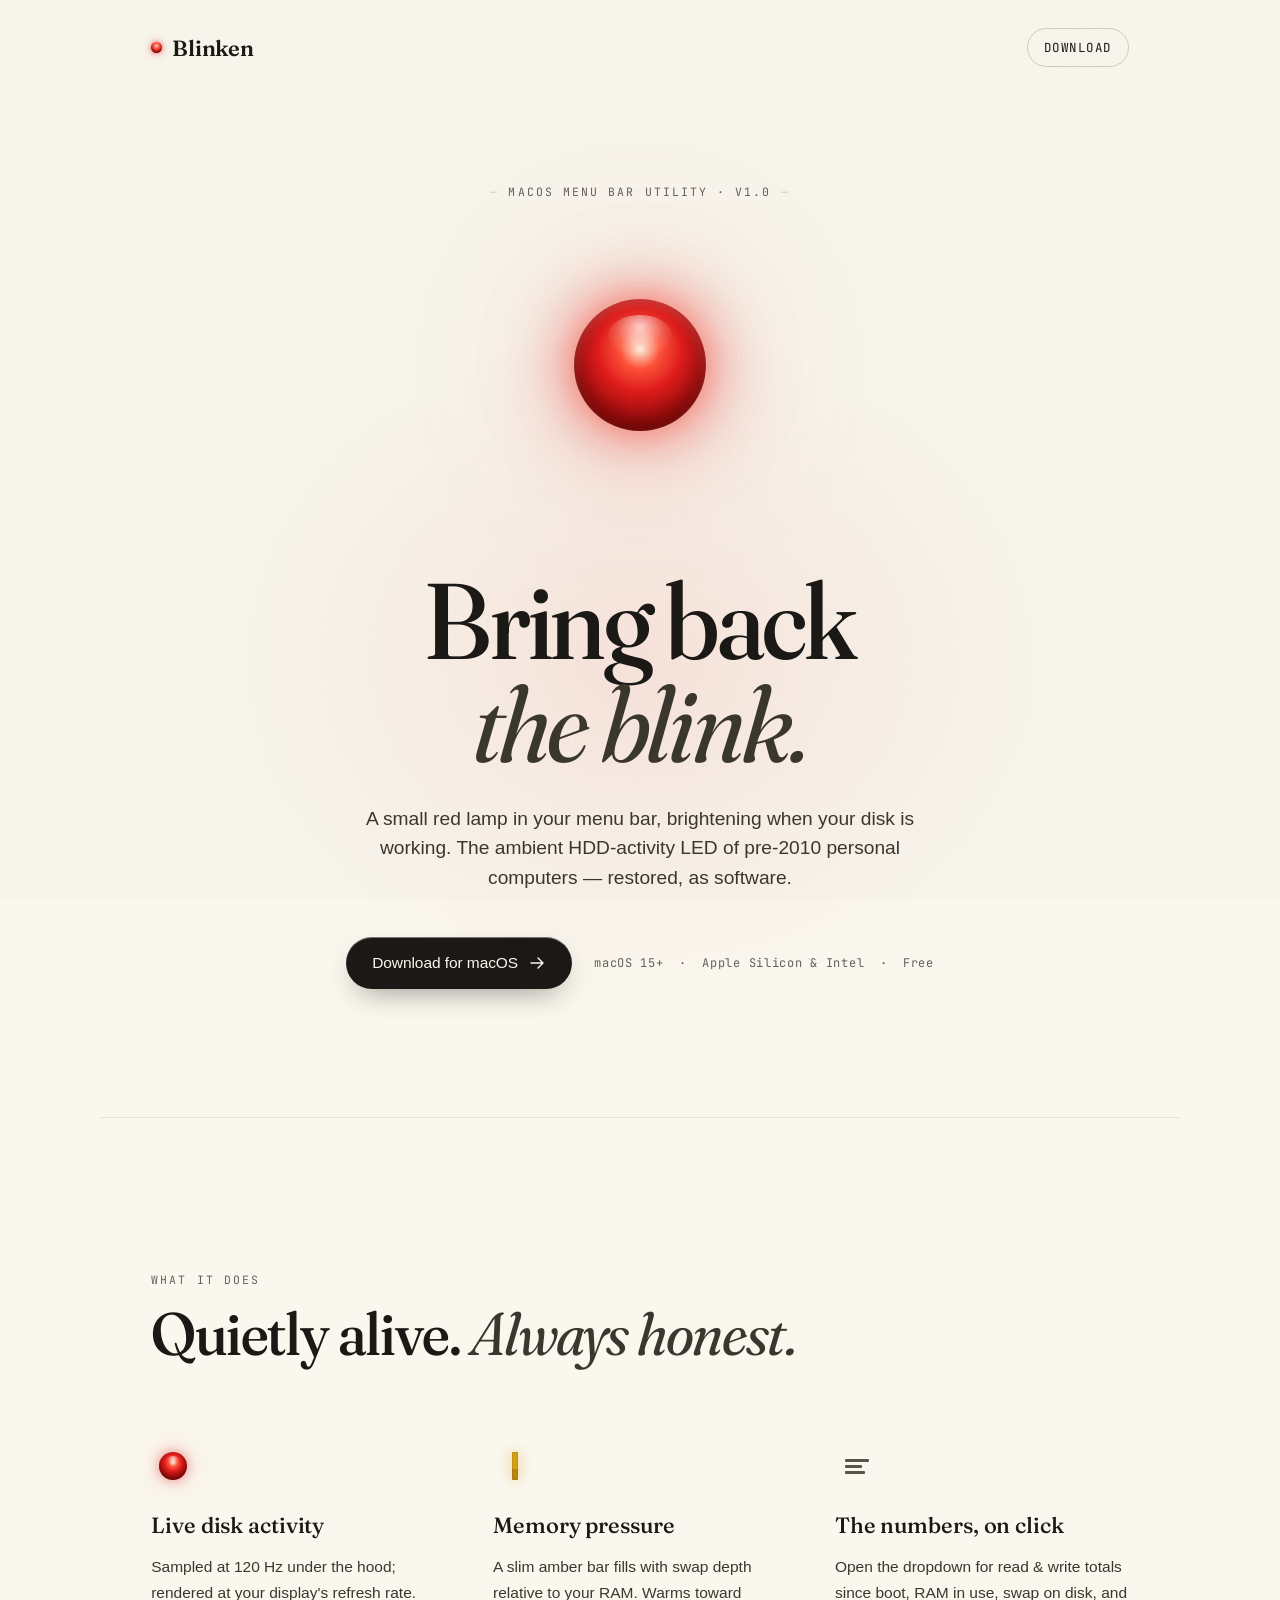
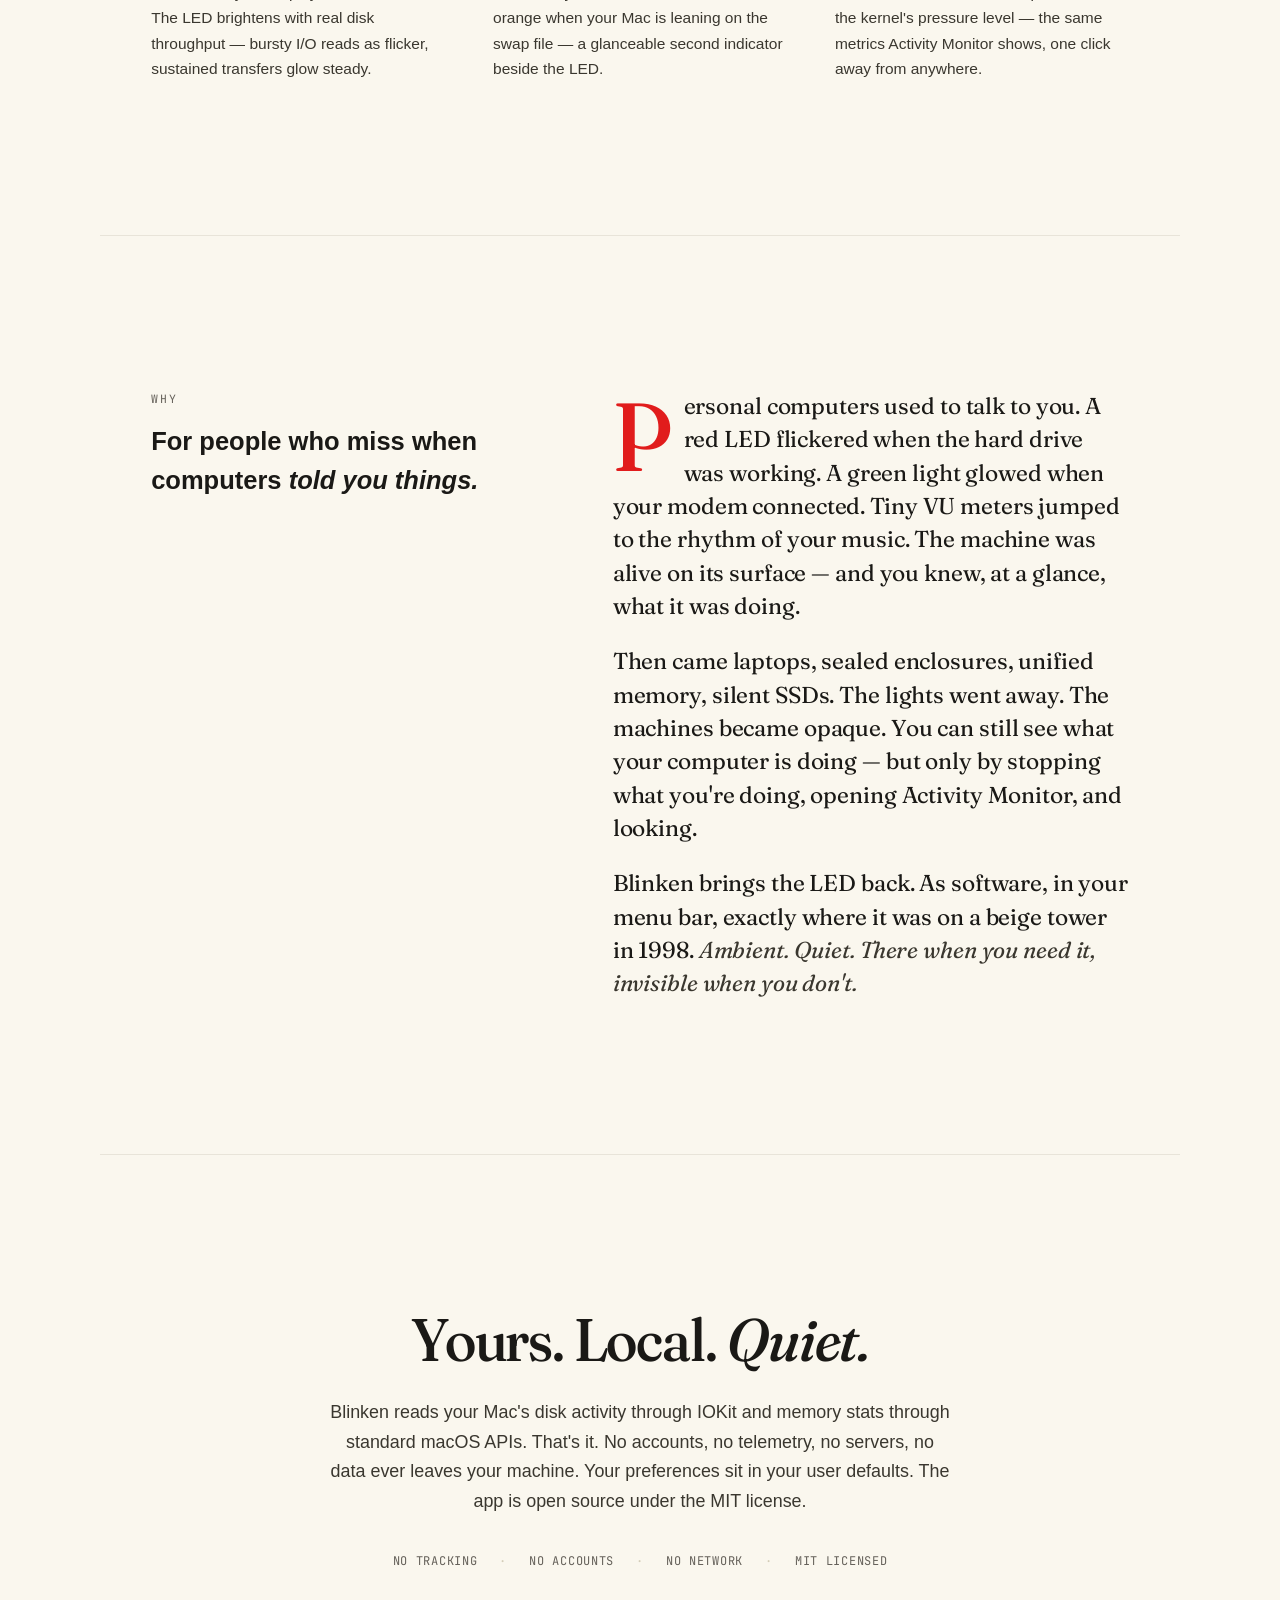
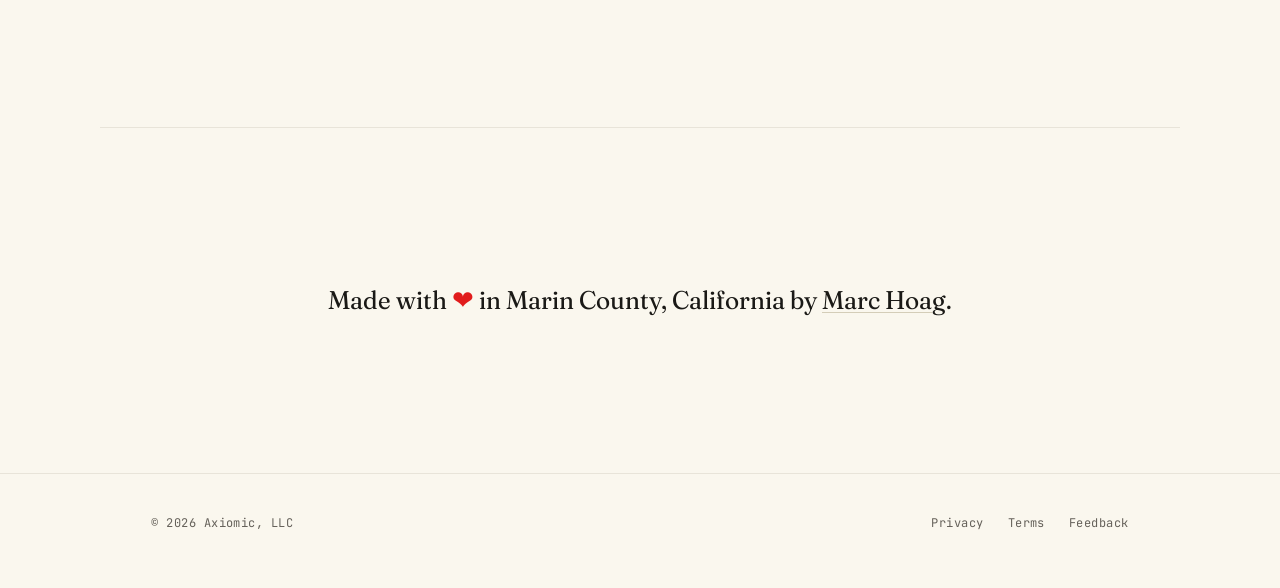
==== web/index.html @ ebc89130 "feat: /web — single-page marketing site with Privacy + Terms A static, self-contained marketing site" ====
<!DOCTYPE html>
<html lang="en">
<head>
    <meta charset="UTF-8">
    <meta name="viewport" content="width=device-width, initial-scale=1.0">

    <title>Blinken — Bring back the blink</title>
    <meta name="description" content="A macOS menu bar utility that resurrects the HDD activity LED of pre-2010 personal computers. Quietly alive in your menu bar. Free, local-only, MIT licensed.">

    <link rel="canonical" href="https://blinken.app">
    <meta property="og:title" content="Blinken — Bring back the blink">
    <meta property="og:description" content="A small red lamp in your menu bar, brightening when your disk is working. The ambient HDD activity LED, restored.">
    <meta property="og:type" content="website">

    <link rel="icon" type="image/svg+xml" href="data:image/svg+xml,%3Csvg xmlns='http://www.w3.org/2000/svg' viewBox='0 0 32 32'%3E%3Cdefs%3E%3CradialGradient id='g' cx='50%25' cy='38%25'%3E%3Cstop offset='0%25' stop-color='%23fff5ed'/%3E%3Cstop offset='12%25' stop-color='%23ff7a5d'/%3E%3Cstop offset='40%25' stop-color='%23e11c1c'/%3E%3Cstop offset='100%25' stop-color='%233a0606'/%3E%3C/radialGradient%3E%3C/defs%3E%3Ccircle cx='16' cy='16' r='11.5' fill='url(%23g)'/%3E%3C/svg%3E">

    <link rel="preconnect" href="https://fonts.googleapis.com">
    <link rel="preconnect" href="https://fonts.gstatic.com" crossorigin>
    <link rel="preconnect" href="https://api.fontshare.com" crossorigin>
    <link href="https://fonts.googleapis.com/css2?family=Fraunces:ital,opsz,wght,SOFT@0,9..144,300..700,0..100;1,9..144,300..700,0..100&family=JetBrains+Mono:wght@400;500&display=swap" rel="stylesheet">
    <link href="https://api.fontshare.com/v2/css?f[]=switzer@400,500,600&display=swap" rel="stylesheet">

    <link rel="stylesheet" href="styles.css">
</head>
<body>

    <nav class="site-nav">
        <a href="/" class="wordmark">
            <span class="led-mini" aria-hidden="true"></span>
            <span>Blinken</span>
        </a>
        <a href="#download" class="nav-cta">Download</a>
    </nav>

    <main>

        <section class="hero">
            <p class="kicker">macOS menu bar utility · v1.0</p>

            <div class="led-stage" aria-hidden="true">
                <div class="led"></div>
            </div>

            <h1>Bring back<br><span class="it">the blink.</span></h1>

            <p class="lede">
                A small red lamp in your menu bar, brightening when your disk is working.
                The ambient HDD-activity LED of pre-2010 personal computers — restored, as software.
            </p>

            <div class="cta-row">
                <a href="#download" id="download" class="btn-primary">
                    Download for macOS
                    <span class="arrow" aria-hidden="true"></span>
                </a>
                <span class="cta-meta">macOS 15+ &nbsp;·&nbsp; Apple Silicon &amp; Intel &nbsp;·&nbsp; Free</span>
            </div>
        </section>

        <section class="section" id="features">
            <header class="section-head">
                <p class="section-eyebrow">What it does</p>
                <h2>Quietly alive. <em>Always honest.</em></h2>
            </header>

            <div class="feature-grid">

                <article class="feature">
                    <div class="feature-icon">
                        <div class="led" style="animation-duration:5.2s"></div>
                    </div>
                    <h3>Live disk activity</h3>
                    <p>
                        Sampled at 120 Hz under the hood; rendered at your display's refresh rate.
                        The LED brightens with real disk throughput — bursty I/O reads as flicker,
                        sustained transfers glow steady.
                    </p>
                </article>

                <article class="feature">
                    <div class="feature-icon">
                        <div class="swap-bar" aria-hidden="true"></div>
                    </div>
                    <h3>Memory pressure</h3>
                    <p>
                        A slim amber bar fills with swap depth relative to your RAM.
                        Warms toward orange when your Mac is leaning on the swap file —
                        a glanceable second indicator beside the LED.
                    </p>
                </article>

                <article class="feature">
                    <div class="feature-icon">
                        <div class="menu-glyph" aria-hidden="true">
                            <i></i><i></i><i></i>
                        </div>
                    </div>
                    <h3>The numbers, on click</h3>
                    <p>
                        Open the dropdown for read &amp; write totals since boot, RAM in use,
                        swap on disk, and the kernel's pressure level — the same metrics
                        Activity Monitor shows, one click away from anywhere.
                    </p>
                </article>

            </div>
        </section>

        <section class="philosophy">
            <header class="section-head">
                <p class="section-eyebrow">Why</p>
                <h2>For people who miss when computers <em>told you things.</em></h2>
            </header>

            <div class="philosophy-body">
                <p>
                    Personal computers used to talk to you. A red LED flickered when the hard drive
                    was working. A green light glowed when your modem connected. Tiny VU meters
                    jumped to the rhythm of your music. The machine was alive on its surface — and
                    you knew, at a glance, what it was doing.
                </p>
                <p>
                    Then came laptops, sealed enclosures, unified memory, silent SSDs. The lights
                    went away. The machines became opaque. You can still see what your computer is
                    doing — but only by stopping what you're doing, opening Activity Monitor, and
                    looking.
                </p>
                <p>
                    Blinken brings the LED back. As software, in your menu bar, exactly where it
                    was on a beige tower in 1998. <em>Ambient. Quiet. There when you need it,
                    invisible when you don't.</em>
                </p>
            </div>
        </section>

        <section class="privacy-band">
            <h2>Yours. Local. <em>Quiet.</em></h2>
            <p>
                Blinken reads your Mac's disk activity through IOKit and memory stats through
                standard macOS APIs. That's it. No accounts, no telemetry, no servers, no data
                ever leaves your machine. Your preferences sit in your user defaults.
                The app is open source under the MIT license.
            </p>
            <div class="privacy-meta">
                <span>No tracking</span>
                <span>No accounts</span>
                <span>No network</span>
                <span>MIT licensed</span>
            </div>
        </section>

        <section class="byline">
            <p>
                Made with <span class="heart">❤</span> in Marin County, California by
                <a href="https://marchoag.com">Marc Hoag</a>.
            </p>
        </section>

    </main>

    <footer>
        <div class="footer-inner">
            <div class="footer-meta">
                © 2026 <a href="https://axiomic.ai">Axiomic, LLC</a>
            </div>
            <nav class="footer-links" aria-label="Footer">
                <a href="privacy.html">Privacy</a>
                <a href="terms.html">Terms</a>
                <a href="mailto:marc@marchoag.com?subject=Blinken:%20">Feedback</a>
            </nav>
        </div>
    </footer>

</body>
</html>
---- web/styles.css ----
/* ──────────────────────────────────────────────────────────────────────
   Blinken — marketing site stylesheet
   Restrained editorial. Warm paper. One bright lamp.
   ────────────────────────────────────────────────────────────────────── */

:root {
    /* Colour */
    --paper:        #FAF7EE;
    --paper-deep:   #F2EDDF;
    --ink:          #1A1916;
    --ink-soft:     #3A372F;
    --subdued:      #65615A;
    --rule:         #E8E4D9;
    --rule-strong:  #D4CDB8;

    --led-red:      #E11C1C;
    --led-red-soft: #FF5239;
    --led-red-deep: #8A0808;
    --led-glow:     rgba(225, 28, 28, 0.35);

    /* Type */
    --display: "Fraunces", "Times New Roman", Georgia, serif;
    --body:    "Switzer", -apple-system, BlinkMacSystemFont, "Helvetica Neue", sans-serif;
    --mono:    "JetBrains Mono", ui-monospace, "SF Mono", Menlo, monospace;

    /* Scale & rhythm */
    --max-width: 1080px;
    --gutter: clamp(20px, 4vw, 56px);
    --section-y: clamp(80px, 12vw, 160px);
}

* { box-sizing: border-box; margin: 0; padding: 0; }

html { scroll-behavior: smooth; }

body {
    font-family: var(--body);
    font-weight: 400;
    font-size: 17px;
    line-height: 1.55;
    color: var(--ink);
    background: var(--paper);
    -webkit-font-smoothing: antialiased;
    -moz-osx-font-smoothing: grayscale;
    text-rendering: optimizeLegibility;
    font-feature-settings: "ss01", "cv11", "cv02";
    overflow-x: hidden;
}

/* Subtle paper grain via a tiny noise SVG overlay */
body::before {
    content: "";
    position: fixed;
    inset: 0;
    pointer-events: none;
    z-index: 100;
    opacity: 0.035;
    mix-blend-mode: multiply;
    background-image: url("data:image/svg+xml;utf8,<svg xmlns='http://www.w3.org/2000/svg' width='180' height='180'><filter id='n'><feTurbulence type='fractalNoise' baseFrequency='0.85' numOctaves='2' stitchTiles='stitch'/><feColorMatrix values='0 0 0 0 0  0 0 0 0 0  0 0 0 0 0  0 0 0 0.6 0'/></filter><rect width='100%' height='100%' filter='url(%23n)'/></svg>");
}

a { color: var(--ink); text-decoration: underline; text-decoration-color: var(--rule-strong); text-decoration-thickness: 1px; text-underline-offset: 3px; transition: text-decoration-color .2s ease; }
a:hover { text-decoration-color: var(--led-red); }

/* ───── Navigation ───── */

.site-nav {
    display: flex;
    align-items: center;
    justify-content: space-between;
    padding: 28px var(--gutter);
    max-width: var(--max-width);
    margin: 0 auto;
}

.wordmark {
    display: inline-flex;
    align-items: center;
    gap: 10px;
    font-family: var(--display);
    font-weight: 600;
    font-size: 22px;
    letter-spacing: -0.01em;
    color: var(--ink);
    text-decoration: none;
}
.wordmark:hover { text-decoration: none; }

.wordmark .led-mini {
    width: 11px;
    height: 11px;
    border-radius: 50%;
    background: radial-gradient(circle at 50% 35%, #ffd1c1 0%, #ff5239 32%, #e11c1c 60%, #6b0606 100%);
    box-shadow:
        0 0 4px rgba(225, 28, 28, 0.55),
        0 0 10px rgba(225, 28, 28, 0.35),
        inset 0 -2px 2px rgba(40, 0, 0, 0.4);
    animation: led-mini-pulse 3.8s ease-in-out infinite;
}

@keyframes led-mini-pulse {
    0%, 18%, 100% { filter: brightness(0.92); }
    8%  { filter: brightness(1.35); }
    52% { filter: brightness(1.18); }
    60% { filter: brightness(0.85); }
    66% { filter: brightness(1.25); }
}

.nav-cta {
    font-family: var(--mono);
    font-size: 12.5px;
    letter-spacing: 0.04em;
    text-transform: uppercase;
    color: var(--ink);
    text-decoration: none;
    padding: 9px 16px;
    border: 1px solid var(--rule-strong);
    border-radius: 100px;
    transition: border-color .2s ease, color .2s ease, background .2s ease;
}
.nav-cta:hover {
    color: var(--paper);
    background: var(--ink);
    border-color: var(--ink);
}

/* ───── Hero ───── */

.hero {
    position: relative;
    max-width: var(--max-width);
    margin: 0 auto;
    padding: clamp(40px, 8vw, 88px) var(--gutter) clamp(60px, 10vw, 130px);
    text-align: center;
    overflow: visible;
}

/* atmospheric red wash bleeding from the LED into the page */
.hero::before {
    content: "";
    position: absolute;
    top: 20%;
    left: 50%;
    width: 1100px;
    height: 900px;
    transform: translateX(-50%);
    background: radial-gradient(
        ellipse 50% 50% at 50% 40%,
        rgba(225, 28, 28, 0.09) 0%,
        rgba(225, 28, 28, 0.04) 35%,
        transparent 75%);
    pointer-events: none;
    z-index: 0;
}

.hero > * { position: relative; z-index: 1; }

.kicker {
    font-family: var(--mono);
    font-size: 11.5px;
    letter-spacing: 0.18em;
    text-transform: uppercase;
    color: var(--subdued);
    margin-bottom: 24px;
}
.kicker::before { content: "—  "; color: var(--rule-strong); }
.kicker::after  { content: "  —"; color: var(--rule-strong); }

.led-stage {
    width: 280px;
    height: 280px;
    margin: 0 auto clamp(40px, 6vw, 64px);
    display: grid;
    place-items: center;
    position: relative;
}

.led {
    width: 132px;
    height: 132px;
    border-radius: 50%;
    background:
        radial-gradient(circle at 50% 38%,
            #fff5ed 0%,
            #ffb499 7%,
            #ff5239 19%,
            #e11c1c 40%,
            #8a0808 78%,
            #2f0303 100%);
    position: relative;
    box-shadow:
        inset 0 -10px 22px rgba(60, 0, 0, 0.45),
        inset 0 4px 12px rgba(255, 220, 200, 0.25),
        0 0 36px rgba(255, 50, 30, 0.5),
        0 0 80px rgba(225, 28, 28, 0.4),
        0 0 150px rgba(225, 28, 28, 0.25),
        0 0 280px rgba(225, 28, 28, 0.12);
    animation: led-activity 4.6s cubic-bezier(0.45, 0, 0.55, 1) infinite;
    will-change: filter;
}

/* glassy specular highlight at the top of the dome */
.led::after {
    content: "";
    position: absolute;
    inset: 12% 26% 56% 26%;
    border-radius: 50%;
    background: radial-gradient(ellipse at 50% 30%,
        rgba(255, 255, 255, 0.75),
        rgba(255, 230, 220, 0.2) 50%,
        rgba(255, 255, 255, 0) 80%);
    pointer-events: none;
    filter: blur(0.6px);
}

/* Believable disk-activity rhythm: mostly steady with irregular flickers. */
@keyframes led-activity {
    0%   { filter: brightness(0.92); }
    3%   { filter: brightness(1.45); }
    5%   { filter: brightness(1.00); }
    8%   { filter: brightness(1.32); }
    10%  { filter: brightness(0.95); }
    20%  { filter: brightness(0.88); }
    25%  { filter: brightness(0.92); }
    /* quiet stretch */
    42%  { filter: brightness(0.85); }
    44%  { filter: brightness(1.5);  }
    46%  { filter: brightness(0.95); }
    /* burst */
    63%  { filter: brightness(0.9);  }
    65%  { filter: brightness(1.4);  }
    67%  { filter: brightness(1.0);  }
    69%  { filter: brightness(1.35); }
    71%  { filter: brightness(0.88); }
    /* tail */
    88%  { filter: brightness(0.95); }
    92%  { filter: brightness(1.18); }
    96%  { filter: brightness(0.9);  }
    100% { filter: brightness(0.92); }
}

@media (prefers-reduced-motion: reduce) {
    .led, .wordmark .led-mini { animation: none; filter: brightness(1.05); }
}

.hero h1 {
    font-family: var(--display);
    font-weight: 500;
    font-size: clamp(48px, 8.4vw, 108px);
    line-height: 0.96;
    letter-spacing: -0.025em;
    color: var(--ink);
    font-variation-settings: "opsz" 144, "SOFT" 30;
    max-width: 18ch;
    margin: 0 auto;
}

.hero h1 .it {
    font-style: italic;
    font-weight: 400;
    color: var(--ink-soft);
}

.hero .lede {
    font-size: clamp(17px, 1.5vw, 20px);
    line-height: 1.55;
    color: var(--ink-soft);
    max-width: 560px;
    margin: 28px auto 0;
}

.cta-row {
    display: inline-flex;
    flex-wrap: wrap;
    align-items: center;
    justify-content: center;
    gap: 22px;
    margin-top: 44px;
}

.btn-primary {
    display: inline-flex;
    align-items: center;
    gap: 10px;
    font-family: var(--body);
    font-weight: 500;
    font-size: 15.5px;
    letter-spacing: -0.005em;
    color: var(--paper);
    background: var(--ink);
    padding: 14px 26px;
    border-radius: 100px;
    text-decoration: none;
    transition: transform .15s ease, background .2s ease, box-shadow .25s ease;
    box-shadow: 0 1px 0 rgba(255, 255, 255, 0.4) inset, 0 12px 30px -12px rgba(26, 25, 22, 0.5);
}
.btn-primary:hover { background: #000; transform: translateY(-1px); text-decoration: none; box-shadow: 0 1px 0 rgba(255, 255, 255, 0.4) inset, 0 18px 40px -14px rgba(26, 25, 22, 0.6); }
.btn-primary:active { transform: translateY(0); }

.btn-primary .arrow {
    width: 18px; height: 18px; display: inline-block;
    background: currentColor;
    -webkit-mask: url("data:image/svg+xml;utf8,<svg xmlns='http://www.w3.org/2000/svg' width='18' height='18' viewBox='0 0 18 18'><path fill='none' stroke='currentColor' stroke-width='1.4' stroke-linecap='round' stroke-linejoin='round' d='M3 9h12M10 4l5 5-5 5'/></svg>") center/contain no-repeat;
    mask: url("data:image/svg+xml;utf8,<svg xmlns='http://www.w3.org/2000/svg' width='18' height='18' viewBox='0 0 18 18'><path fill='none' stroke='currentColor' stroke-width='1.4' stroke-linecap='round' stroke-linejoin='round' d='M3 9h12M10 4l5 5-5 5'/></svg>") center/contain no-repeat;
}

.cta-meta {
    font-family: var(--mono);
    font-size: 12px;
    letter-spacing: 0.06em;
    color: var(--subdued);
    white-space: nowrap;
}

/* hero entry animation */
.hero .kicker  { opacity: 0; animation: rise .9s ease .15s forwards; }
.led-stage     { opacity: 0; animation: rise 1.1s ease .35s forwards; }
.hero h1       { opacity: 0; animation: rise 1.0s ease .55s forwards; }
.hero .lede    { opacity: 0; animation: rise .9s  ease .75s forwards; }
.cta-row       { opacity: 0; animation: rise .8s  ease .95s forwards; }

@keyframes rise {
    from { opacity: 0; transform: translateY(14px); }
    to   { opacity: 1; transform: translateY(0); }
}

@media (prefers-reduced-motion: reduce) {
    .hero .kicker, .led-stage, .hero h1, .hero .lede, .cta-row { opacity: 1; animation: none; transform: none; }
}

/* ───── Section: features ───── */

.section {
    max-width: var(--max-width);
    margin: 0 auto;
    padding: var(--section-y) var(--gutter);
    border-top: 1px solid var(--rule);
}

.section-head {
    display: grid;
    grid-template-columns: 1fr;
    gap: 14px;
    margin-bottom: clamp(48px, 7vw, 80px);
    max-width: 720px;
}

.section-eyebrow {
    font-family: var(--mono);
    font-size: 11.5px;
    letter-spacing: 0.18em;
    text-transform: uppercase;
    color: var(--subdued);
}

.section h2 {
    font-family: var(--display);
    font-weight: 500;
    font-size: clamp(34px, 5.2vw, 60px);
    line-height: 1.02;
    letter-spacing: -0.02em;
    color: var(--ink);
    font-variation-settings: "opsz" 80, "SOFT" 40;
}

.section h2 em { font-style: italic; font-weight: 400; color: var(--ink-soft); }

.feature-grid {
    display: grid;
    grid-template-columns: repeat(3, 1fr);
    gap: 56px 48px;
}

.feature {
    display: grid;
    gap: 14px;
}

.feature-icon {
    width: 44px;
    height: 44px;
    display: grid;
    place-items: center;
    margin-bottom: 10px;
}

.feature-icon .led {
    width: 28px; height: 28px;
    box-shadow:
        inset 0 -3px 6px rgba(60, 0, 0, 0.45),
        0 0 12px rgba(225, 28, 28, 0.45),
        0 0 28px rgba(225, 28, 28, 0.2);
    animation-duration: 5.2s;
}
.feature-icon .led::after { inset: 14% 28% 56% 28%; }

.feature-icon .swap-bar {
    width: 6px; height: 28px;
    background: linear-gradient(
        to top,
        #b88810 0%,
        #b88810 40%,
        #D4A017 40%,
        #D4A017 100%);
    box-shadow:
        inset 0 0 2px rgba(60, 40, 0, 0.4),
        0 0 12px rgba(212, 160, 23, 0.45),
        0 0 24px rgba(212, 160, 23, 0.2);
    border-radius: 1px;
    position: relative;
}

.feature-icon .menu-glyph {
    display: flex;
    flex-direction: column;
    gap: 3px;
    width: 24px;
}
.feature-icon .menu-glyph i {
    height: 3px;
    background: var(--ink-soft);
    border-radius: 1px;
    opacity: 0.85;
    display: block;
}
.feature-icon .menu-glyph i:nth-child(1) { width: 100%; }
.feature-icon .menu-glyph i:nth-child(2) { width: 70%; }
.feature-icon .menu-glyph i:nth-child(3) { width: 85%; }

.feature h3 {
    font-family: var(--display);
    font-weight: 500;
    font-size: 22px;
    line-height: 1.25;
    letter-spacing: -0.005em;
    color: var(--ink);
}

.feature p {
    font-size: 15.5px;
    line-height: 1.65;
    color: var(--ink-soft);
    max-width: 36ch;
}

/* ───── Philosophy ───── */

.philosophy {
    max-width: var(--max-width);
    margin: 0 auto;
    padding: var(--section-y) var(--gutter);
    border-top: 1px solid var(--rule);
    display: grid;
    grid-template-columns: 0.85fr 1.15fr;
    gap: 80px;
    align-items: start;
}

.philosophy .section-head { margin-bottom: 0; }

.philosophy-body { display: grid; gap: 22px; }

.philosophy-body p {
    font-family: var(--display);
    font-weight: 400;
    font-size: clamp(19px, 1.9vw, 23px);
    line-height: 1.45;
    color: var(--ink);
    font-variation-settings: "opsz" 30, "SOFT" 20;
    letter-spacing: -0.005em;
}

.philosophy-body p:first-child::first-letter {
    font-family: var(--display);
    font-weight: 500;
    font-size: 4.2em;
    line-height: 0.85;
    float: left;
    padding: 6px 12px 0 0;
    color: var(--led-red);
    font-variation-settings: "opsz" 144, "SOFT" 40;
}

.philosophy-body em {
    font-style: italic;
    color: var(--ink-soft);
}

/* ───── Privacy note ───── */

.privacy-band {
    max-width: var(--max-width);
    margin: 0 auto;
    padding: var(--section-y) var(--gutter);
    border-top: 1px solid var(--rule);
    text-align: center;
}

.privacy-band h2 {
    font-family: var(--display);
    font-weight: 500;
    font-size: clamp(34px, 5.2vw, 60px);
    line-height: 1.02;
    letter-spacing: -0.02em;
    font-variation-settings: "opsz" 80, "SOFT" 40;
    margin-bottom: 28px;
}

.privacy-band p {
    font-size: clamp(17px, 1.4vw, 19px);
    line-height: 1.65;
    color: var(--ink-soft);
    max-width: 620px;
    margin: 0 auto;
}

.privacy-meta {
    display: inline-flex;
    flex-wrap: wrap;
    justify-content: center;
    gap: 22px;
    margin-top: 36px;
    font-family: var(--mono);
    font-size: 12px;
    letter-spacing: 0.06em;
    color: var(--subdued);
    text-transform: uppercase;
}

.privacy-meta span { position: relative; }
.privacy-meta span + span::before {
    content: "·";
    margin-right: 22px;
    color: var(--rule-strong);
}

/* ───── Byline ───── */

.byline {
    max-width: var(--max-width);
    margin: 0 auto;
    padding: var(--section-y) var(--gutter);
    border-top: 1px solid var(--rule);
    text-align: center;
}

.byline p {
    font-family: var(--display);
    font-weight: 400;
    font-size: clamp(20px, 2vw, 26px);
    line-height: 1.45;
    color: var(--ink);
    font-variation-settings: "opsz" 60, "SOFT" 30;
}

.byline a { text-decoration-color: var(--rule-strong); }
.byline a:hover { text-decoration-color: var(--led-red); }

.byline .heart { color: var(--led-red); display: inline-block; }

/* ───── Footer ───── */

footer {
    border-top: 1px solid var(--rule);
    margin-top: 0;
}

.footer-inner {
    max-width: var(--max-width);
    margin: 0 auto;
    padding: 40px var(--gutter) 56px;
    display: flex;
    flex-wrap: wrap;
    align-items: center;
    justify-content: space-between;
    gap: 22px;
    font-family: var(--mono);
    font-size: 12px;
    letter-spacing: 0.04em;
    color: var(--subdued);
}

.footer-inner a {
    text-decoration: none;
    color: var(--subdued);
    transition: color .15s ease;
}
.footer-inner a:hover { color: var(--ink); }

.footer-links { display: inline-flex; gap: 24px; }

/* ───── Document pages (privacy / terms) ───── */

.doc {
    max-width: 740px;
    margin: 0 auto;
    padding: clamp(40px, 6vw, 80px) var(--gutter) var(--section-y);
}

.doc .doc-eyebrow {
    font-family: var(--mono);
    font-size: 11.5px;
    letter-spacing: 0.18em;
    text-transform: uppercase;
    color: var(--subdued);
    margin-bottom: 18px;
}

.doc h1 {
    font-family: var(--display);
    font-weight: 500;
    font-size: clamp(40px, 6vw, 64px);
    line-height: 1.0;
    letter-spacing: -0.022em;
    font-variation-settings: "opsz" 120, "SOFT" 30;
    margin-bottom: 12px;
}

.doc .doc-updated {
    font-family: var(--mono);
    font-size: 12px;
    color: var(--subdued);
    letter-spacing: 0.04em;
    margin-bottom: 56px;
}

.doc h2 {
    font-family: var(--display);
    font-weight: 500;
    font-size: 26px;
    line-height: 1.2;
    letter-spacing: -0.01em;
    font-variation-settings: "opsz" 36, "SOFT" 30;
    margin: 56px 0 16px;
    color: var(--ink);
}

.doc p, .doc li {
    font-size: 16.5px;
    line-height: 1.7;
    color: var(--ink-soft);
}

.doc p { margin-bottom: 18px; }

.doc ul { padding-left: 22px; margin-bottom: 18px; }
.doc li { margin-bottom: 8px; }

.doc strong { color: var(--ink); font-weight: 600; }

.doc-back {
    display: inline-flex;
    align-items: center;
    gap: 8px;
    margin-bottom: 30px;
    font-family: var(--mono);
    font-size: 12px;
    letter-spacing: 0.06em;
    text-transform: uppercase;
    color: var(--subdued);
    text-decoration: none;
}
.doc-back:hover { color: var(--ink); }
.doc-back::before { content: "←"; font-size: 14px; }

/* ───── Mobile ───── */

@media (max-width: 820px) {
    .feature-grid {
        grid-template-columns: 1fr;
        gap: 44px;
    }
    .philosophy {
        grid-template-columns: 1fr;
        gap: 32px;
    }
    .led-stage {
        width: 240px;
        height: 240px;
    }
    .led {
        width: 110px;
        height: 110px;
    }
}

@media (max-width: 500px) {
    .nav-cta { display: none; }
    .privacy-meta { gap: 12px; }
    .privacy-meta span + span::before { margin-right: 12px; }
    .footer-inner { flex-direction: column; align-items: center; text-align: center; }
    .footer-links { flex-wrap: wrap; justify-content: center; }
}
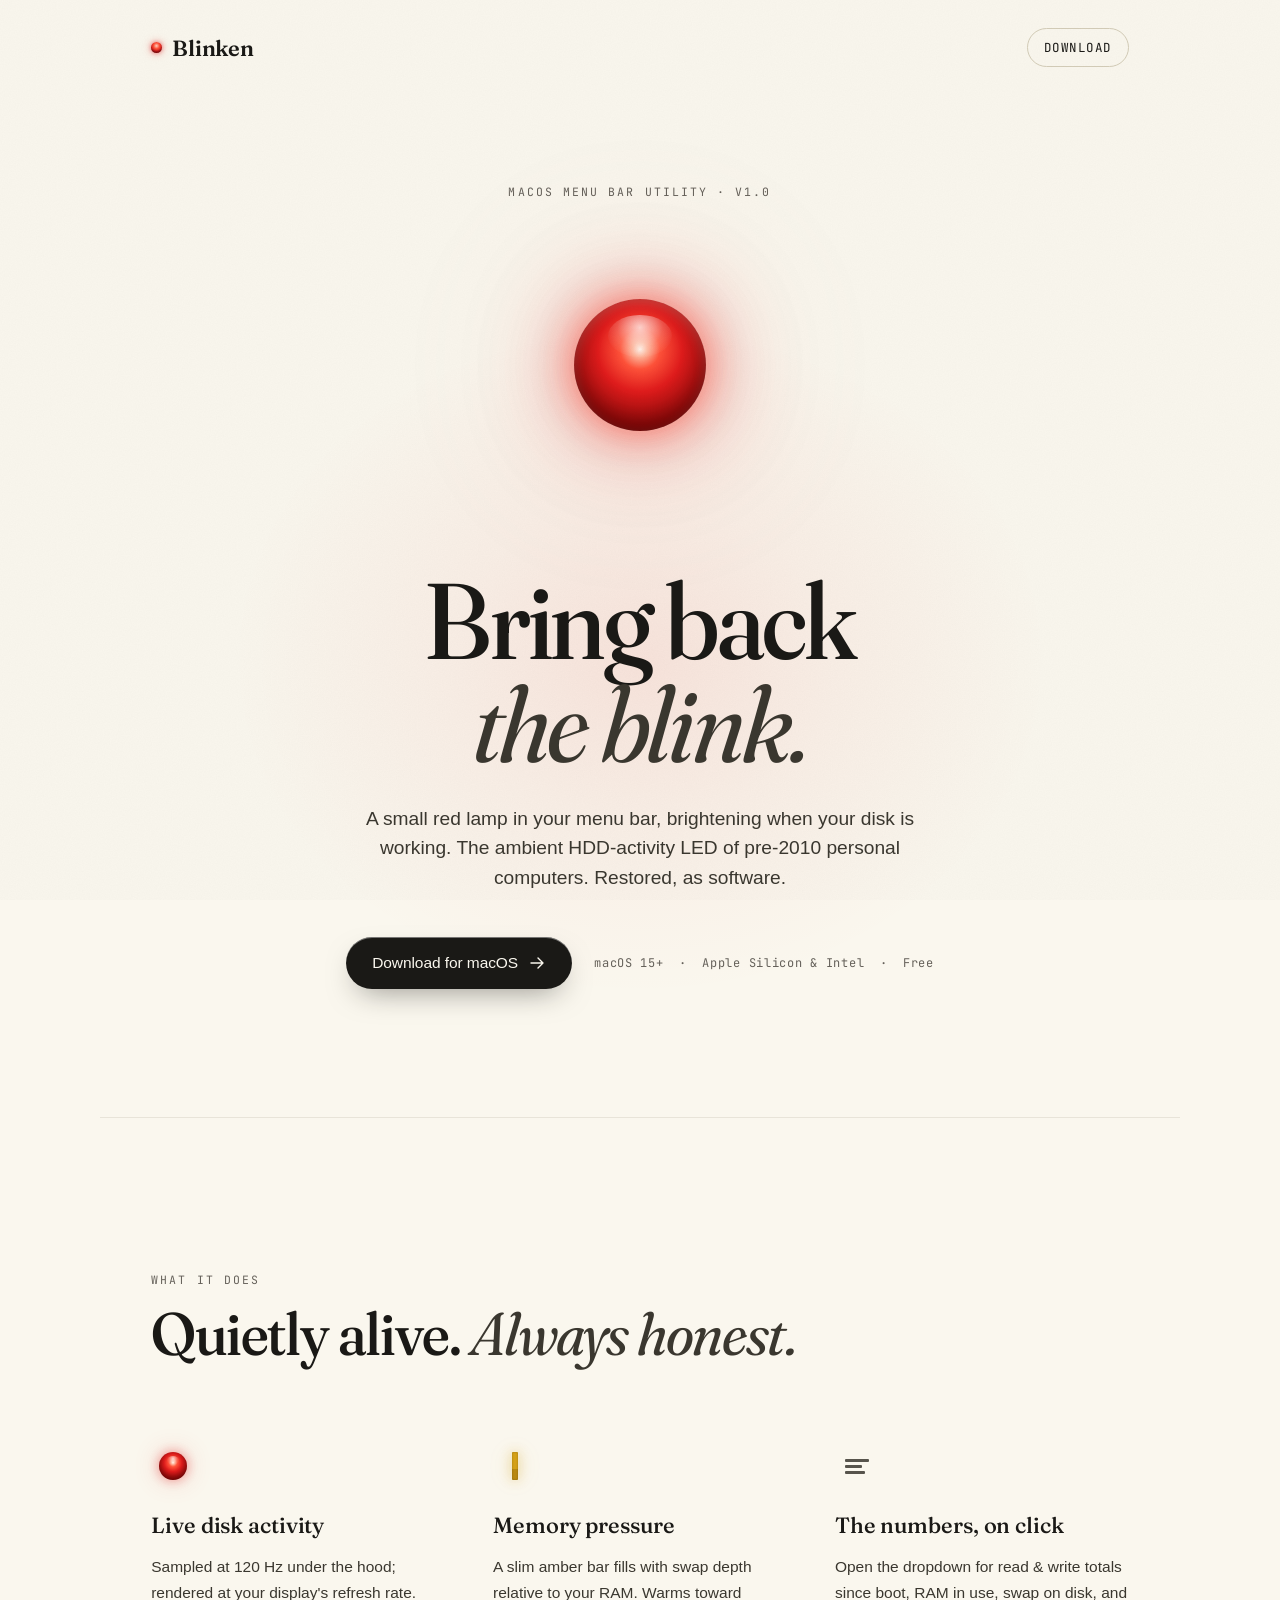
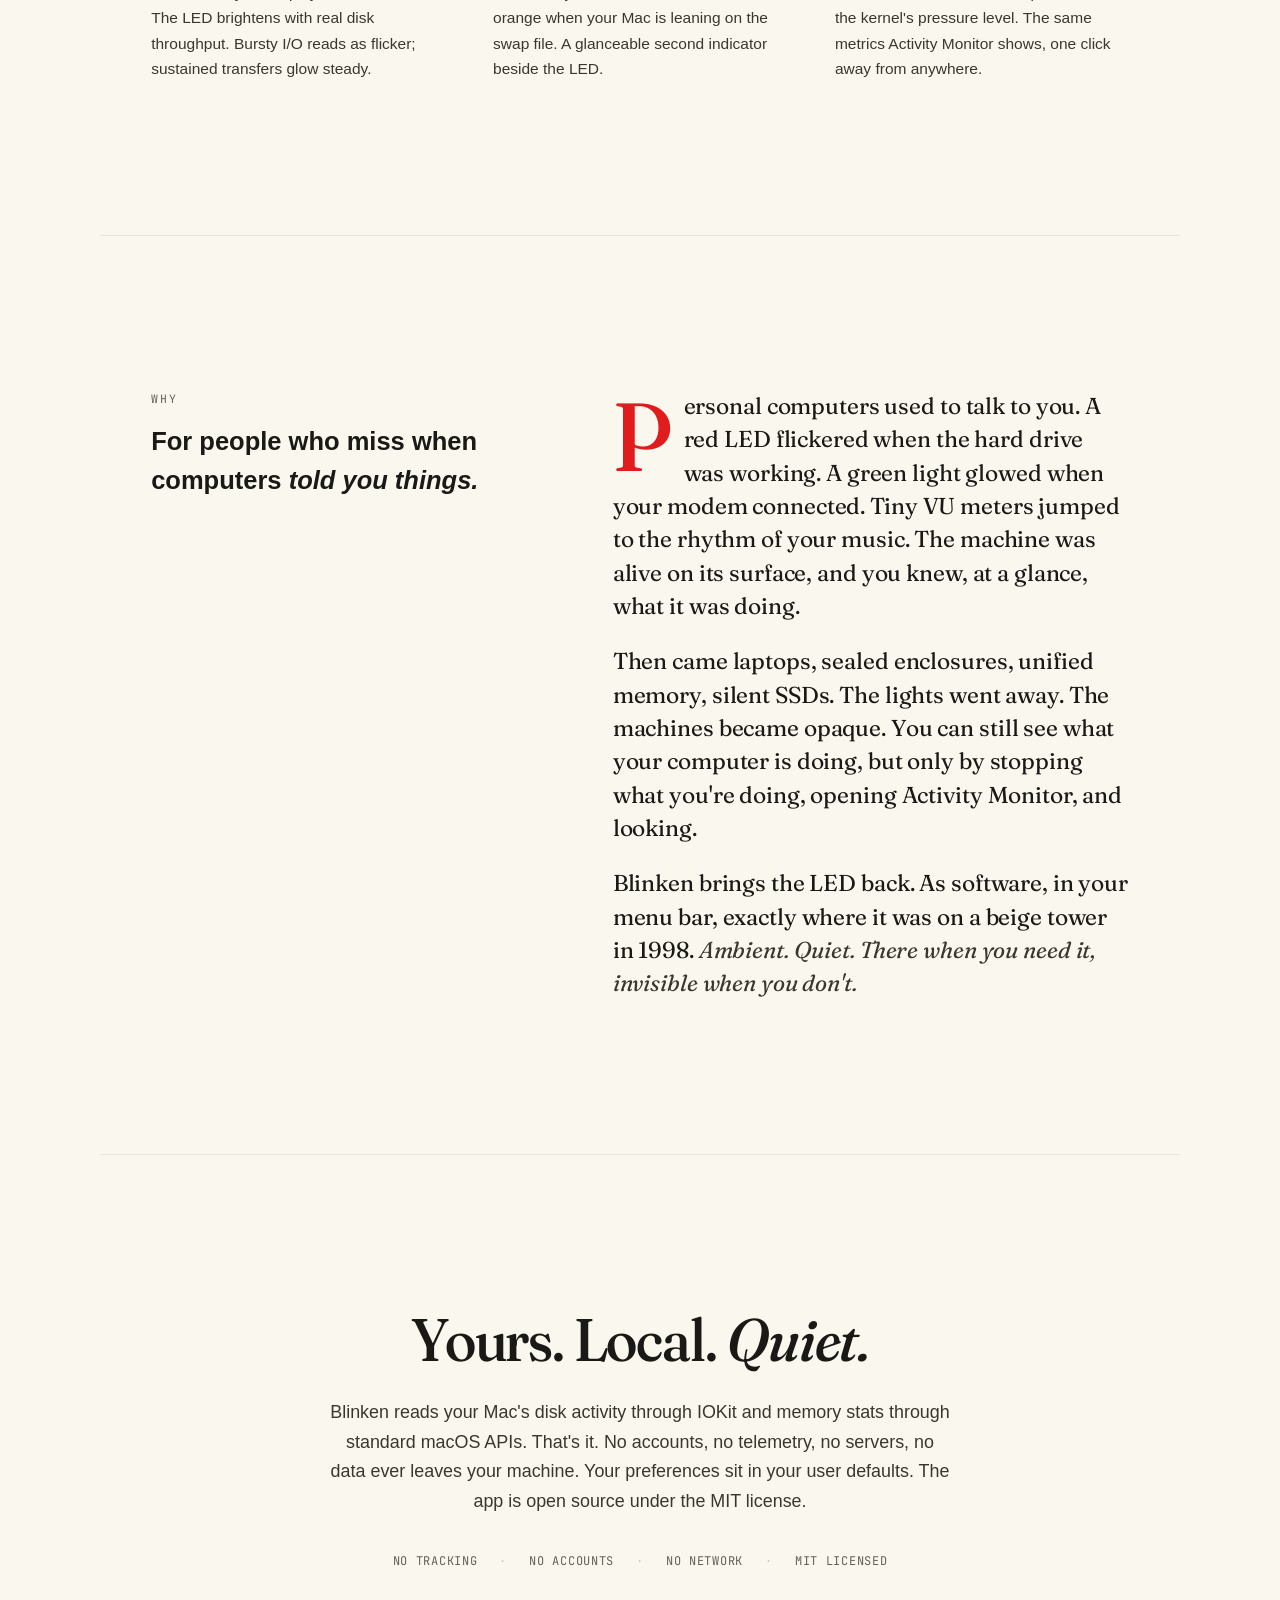
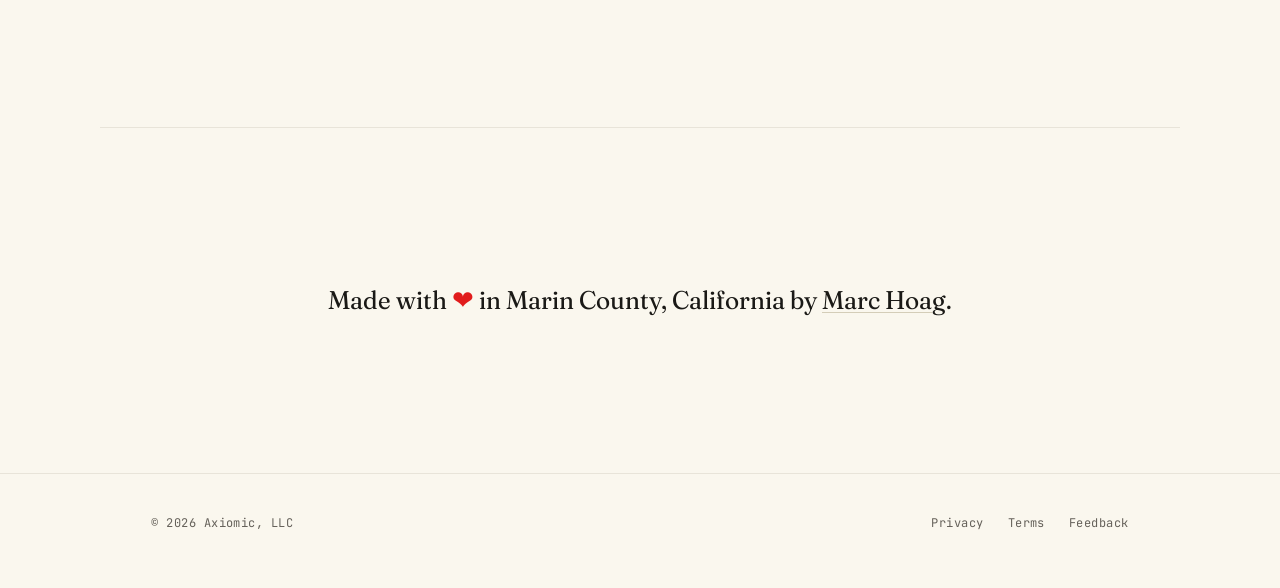
==== commit fb4a900d: "fix: web — strip em-dashes (commas, periods, parens instead) You were right, I was em-dash-drunk. 19" ====
--- a/web/index.html
+++ b/web/index.html
@@ -4,11 +4,11 @@
     <meta charset="UTF-8">
     <meta name="viewport" content="width=device-width, initial-scale=1.0">
 
-    <title>Blinken — Bring back the blink</title>
+    <title>Blinken · Bring back the blink</title>
     <meta name="description" content="A macOS menu bar utility that resurrects the HDD activity LED of pre-2010 personal computers. Quietly alive in your menu bar. Free, local-only, MIT licensed.">
 
     <link rel="canonical" href="https://blinken.app">
-    <meta property="og:title" content="Blinken — Bring back the blink">
+    <meta property="og:title" content="Blinken · Bring back the blink">
     <meta property="og:description" content="A small red lamp in your menu bar, brightening when your disk is working. The ambient HDD activity LED, restored.">
     <meta property="og:type" content="website">
 
@@ -45,7 +45,7 @@
 
             <p class="lede">
                 A small red lamp in your menu bar, brightening when your disk is working.
-                The ambient HDD-activity LED of pre-2010 personal computers — restored, as software.
+                The ambient HDD-activity LED of pre-2010 personal computers. Restored, as software.
             </p>
 
             <div class="cta-row">
@@ -72,7 +72,7 @@
                     <h3>Live disk activity</h3>
                     <p>
                         Sampled at 120 Hz under the hood; rendered at your display's refresh rate.
-                        The LED brightens with real disk throughput — bursty I/O reads as flicker,
+                        The LED brightens with real disk throughput. Bursty I/O reads as flicker;
                         sustained transfers glow steady.
                     </p>
                 </article>
@@ -84,8 +84,8 @@
                     <h3>Memory pressure</h3>
                     <p>
                         A slim amber bar fills with swap depth relative to your RAM.
-                        Warms toward orange when your Mac is leaning on the swap file —
-                        a glanceable second indicator beside the LED.
+                        Warms toward orange when your Mac is leaning on the swap file.
+                        A glanceable second indicator beside the LED.
                     </p>
                 </article>
 
@@ -98,7 +98,7 @@
                     <h3>The numbers, on click</h3>
                     <p>
                         Open the dropdown for read &amp; write totals since boot, RAM in use,
-                        swap on disk, and the kernel's pressure level — the same metrics
+                        swap on disk, and the kernel's pressure level. The same metrics
                         Activity Monitor shows, one click away from anywhere.
                     </p>
                 </article>
@@ -116,13 +116,13 @@
                 <p>
                     Personal computers used to talk to you. A red LED flickered when the hard drive
                     was working. A green light glowed when your modem connected. Tiny VU meters
-                    jumped to the rhythm of your music. The machine was alive on its surface — and
+                    jumped to the rhythm of your music. The machine was alive on its surface, and
                     you knew, at a glance, what it was doing.
                 </p>
                 <p>
                     Then came laptops, sealed enclosures, unified memory, silent SSDs. The lights
                     went away. The machines became opaque. You can still see what your computer is
-                    doing — but only by stopping what you're doing, opening Activity Monitor, and
+                    doing, but only by stopping what you're doing, opening Activity Monitor, and
                     looking.
                 </p>
                 <p>
--- a/web/styles.css
+++ b/web/styles.css
@@ -163,8 +163,7 @@
     color: var(--subdued);
     margin-bottom: 24px;
 }
-.kicker::before { content: "—  "; color: var(--rule-strong); }
-.kicker::after  { content: "  —"; color: var(--rule-strong); }
+/* (kicker stands alone; no decorative dashes) */
 
 .led-stage {
     width: 280px;
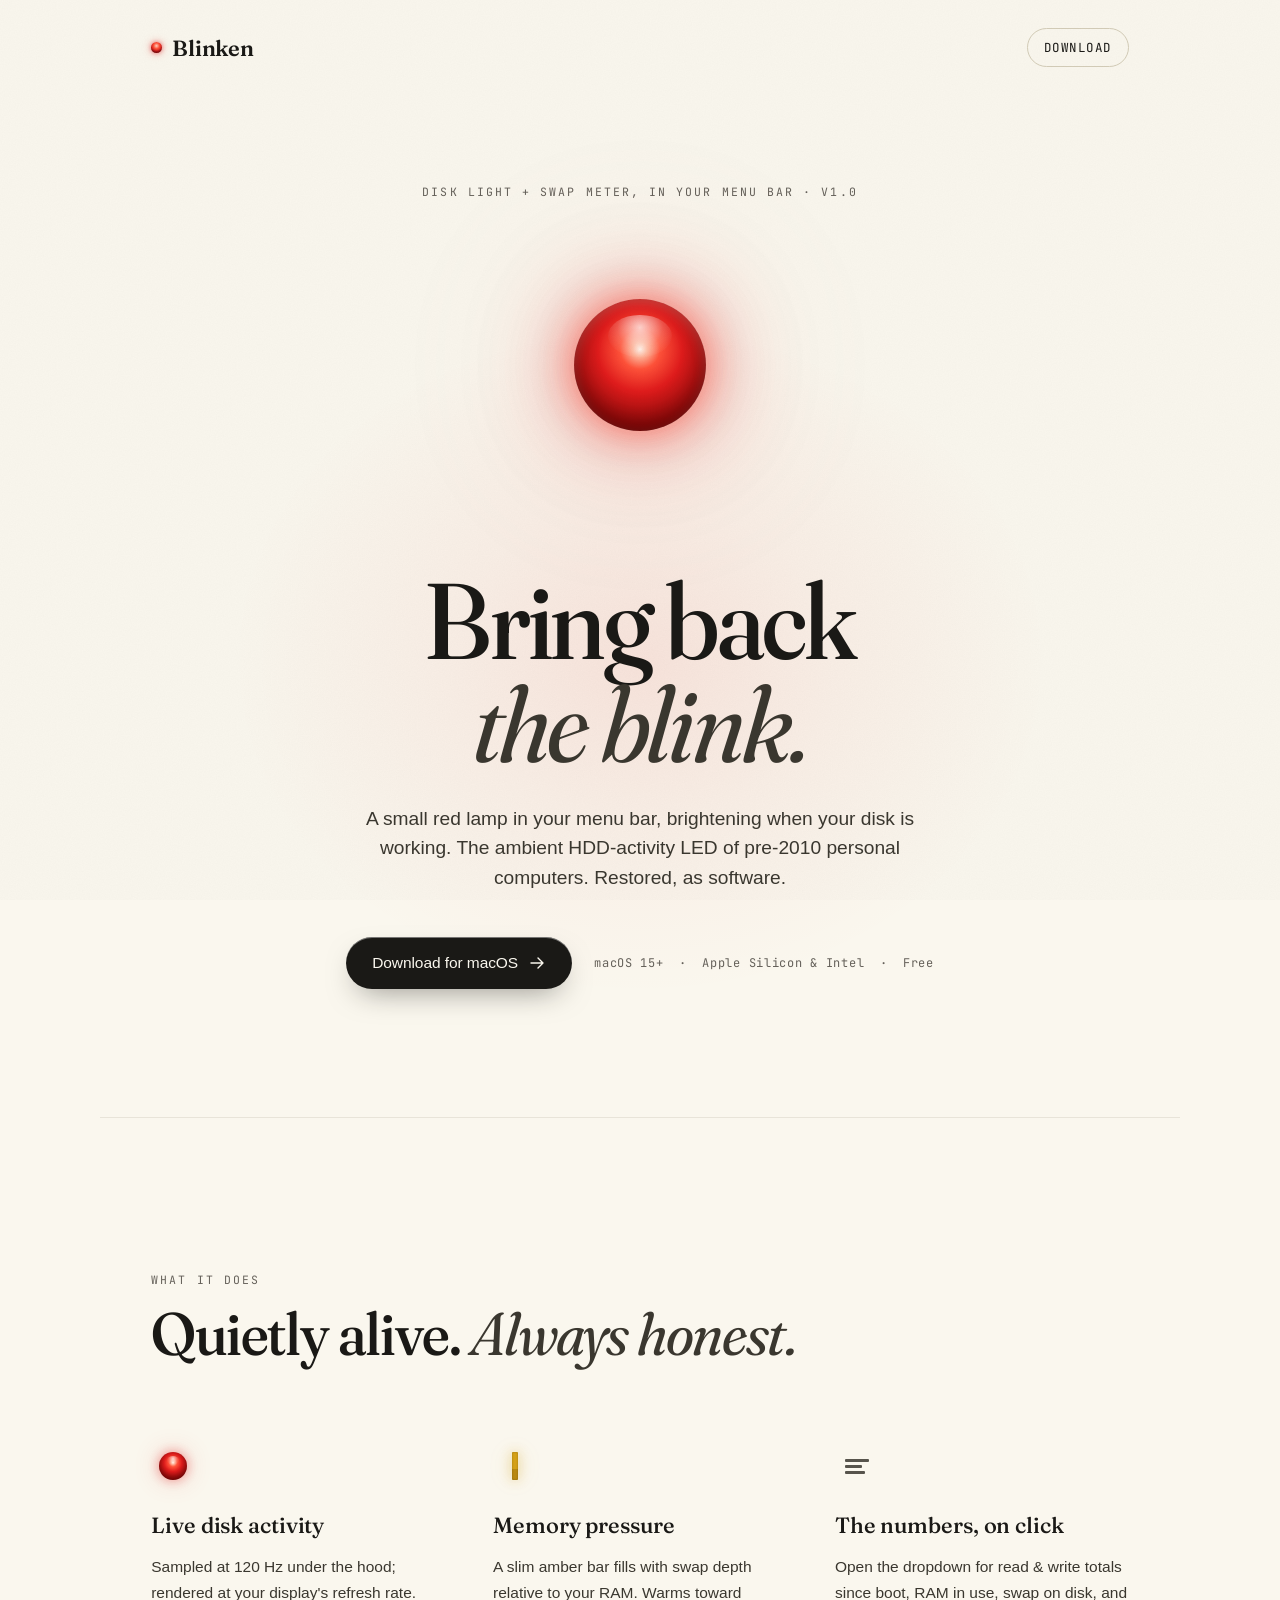
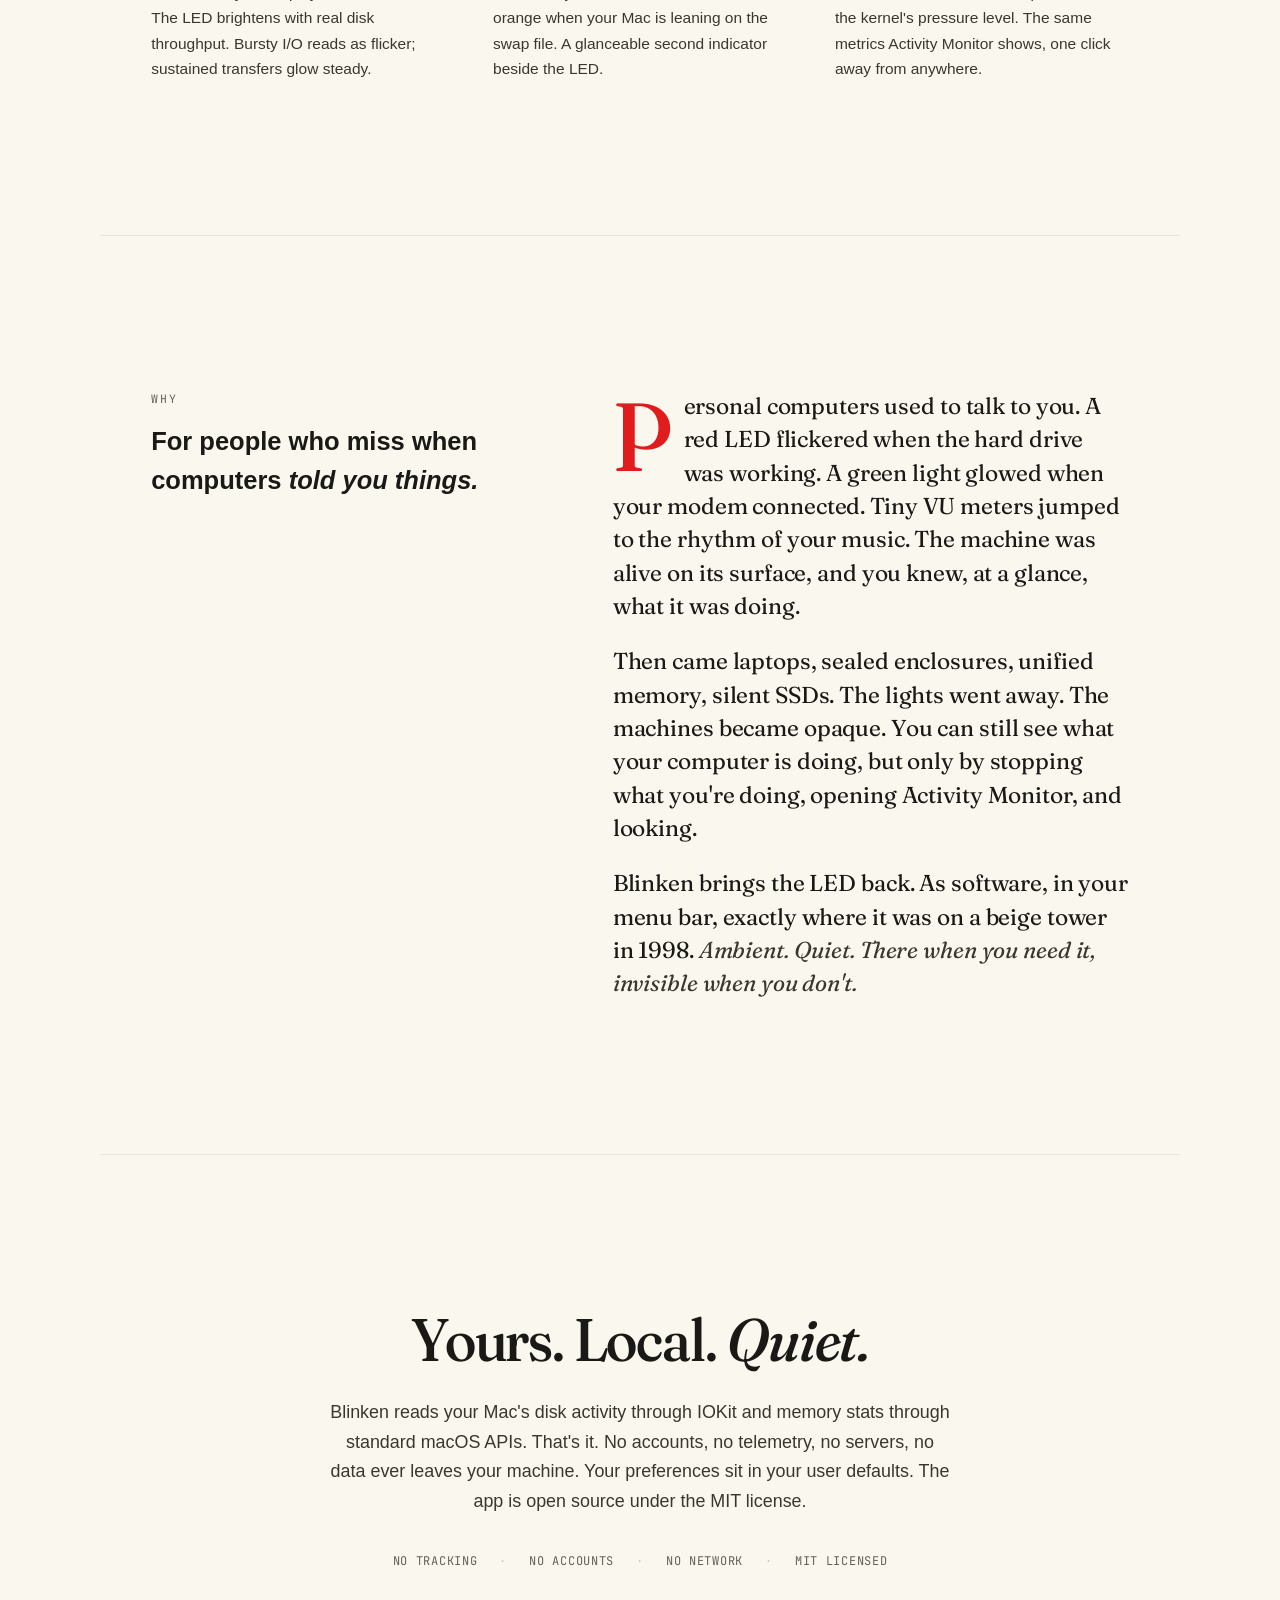
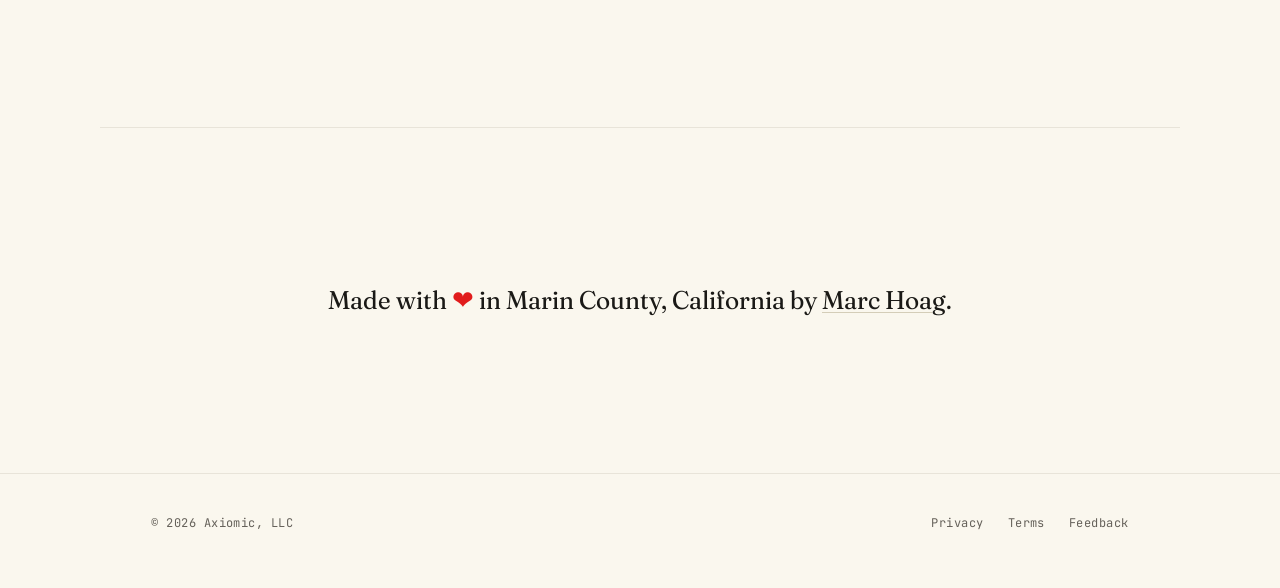
==== commit 3ff8b9ea: "fix: web — kicker (option C) "Disk light + swap meter, in your menu bar · v1.0"  Co-Authored-By: Cla" ====
--- a/web/index.html
+++ b/web/index.html
@@ -35,7 +35,7 @@
     <main>
 
         <section class="hero">
-            <p class="kicker">macOS menu bar utility · v1.0</p>
+            <p class="kicker">Disk light + swap meter, in your menu bar · v1.0</p>
 
             <div class="led-stage" aria-hidden="true">
                 <div class="led"></div>
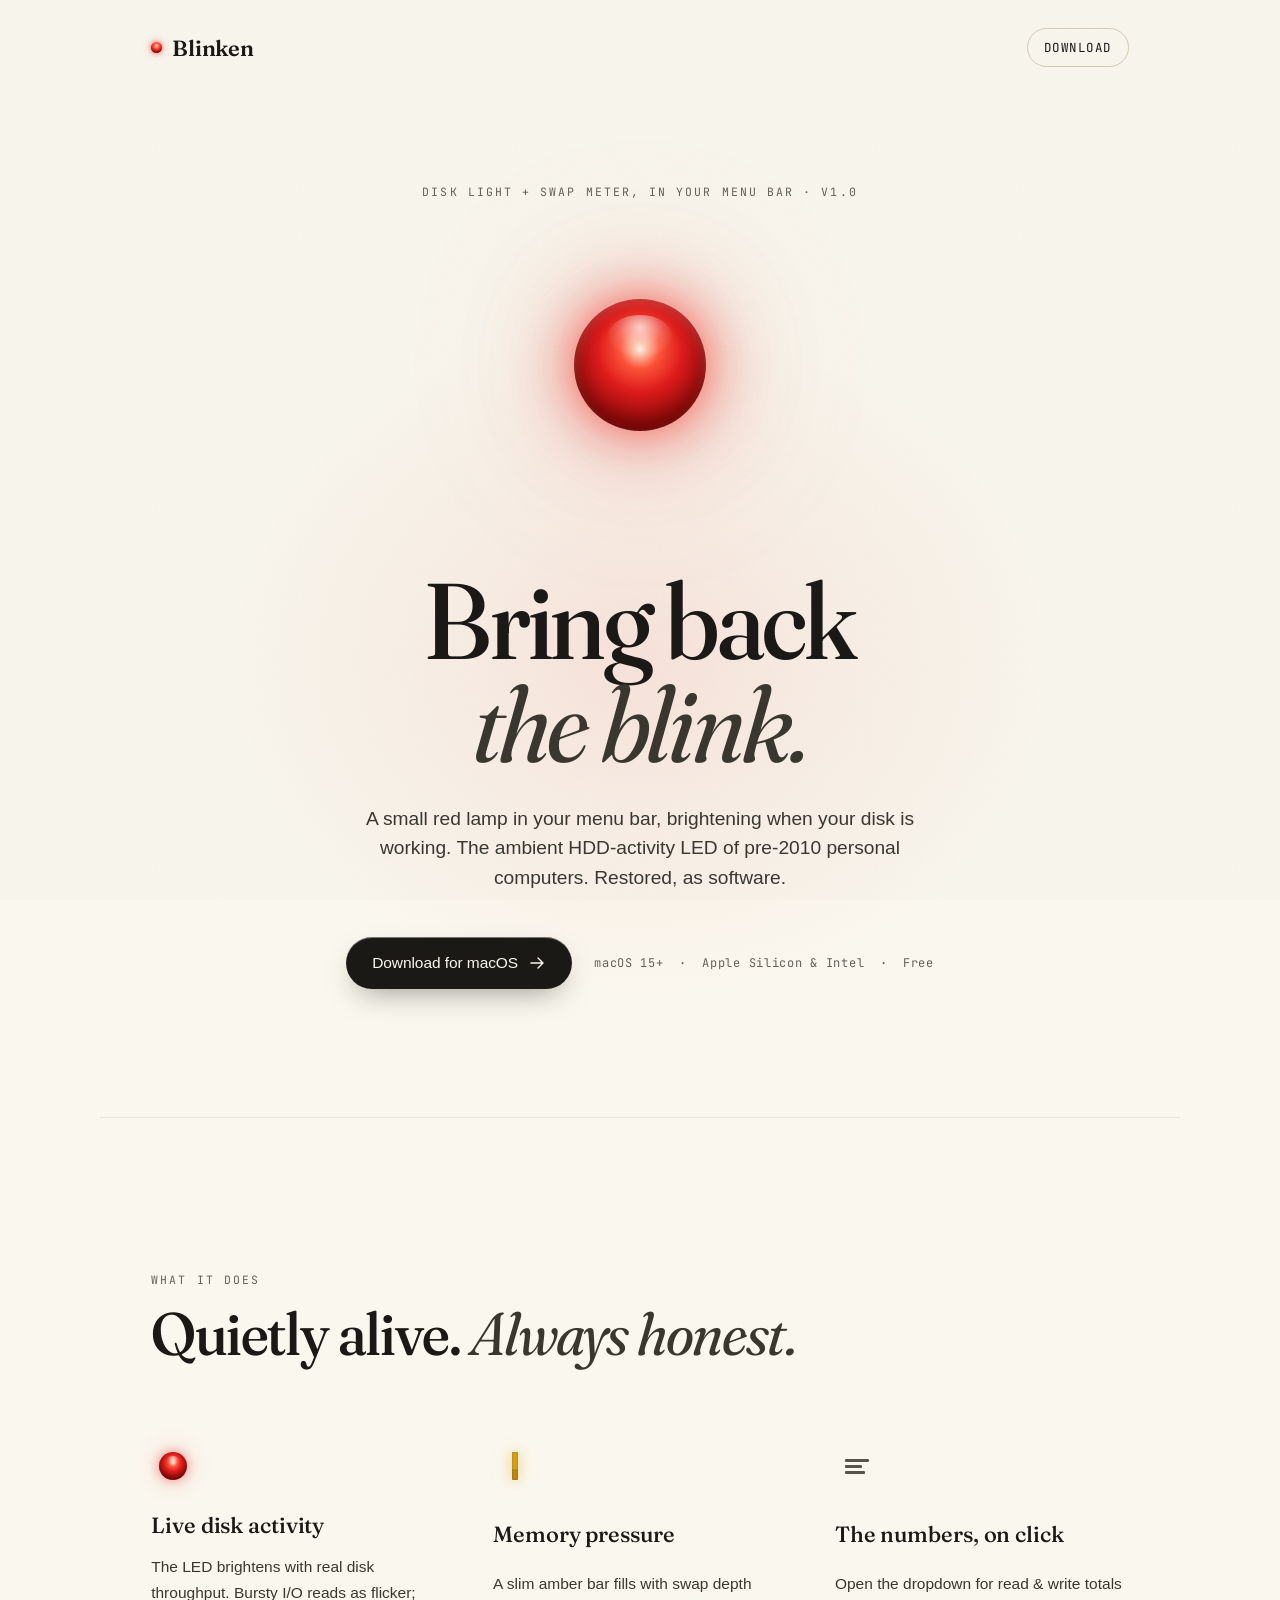
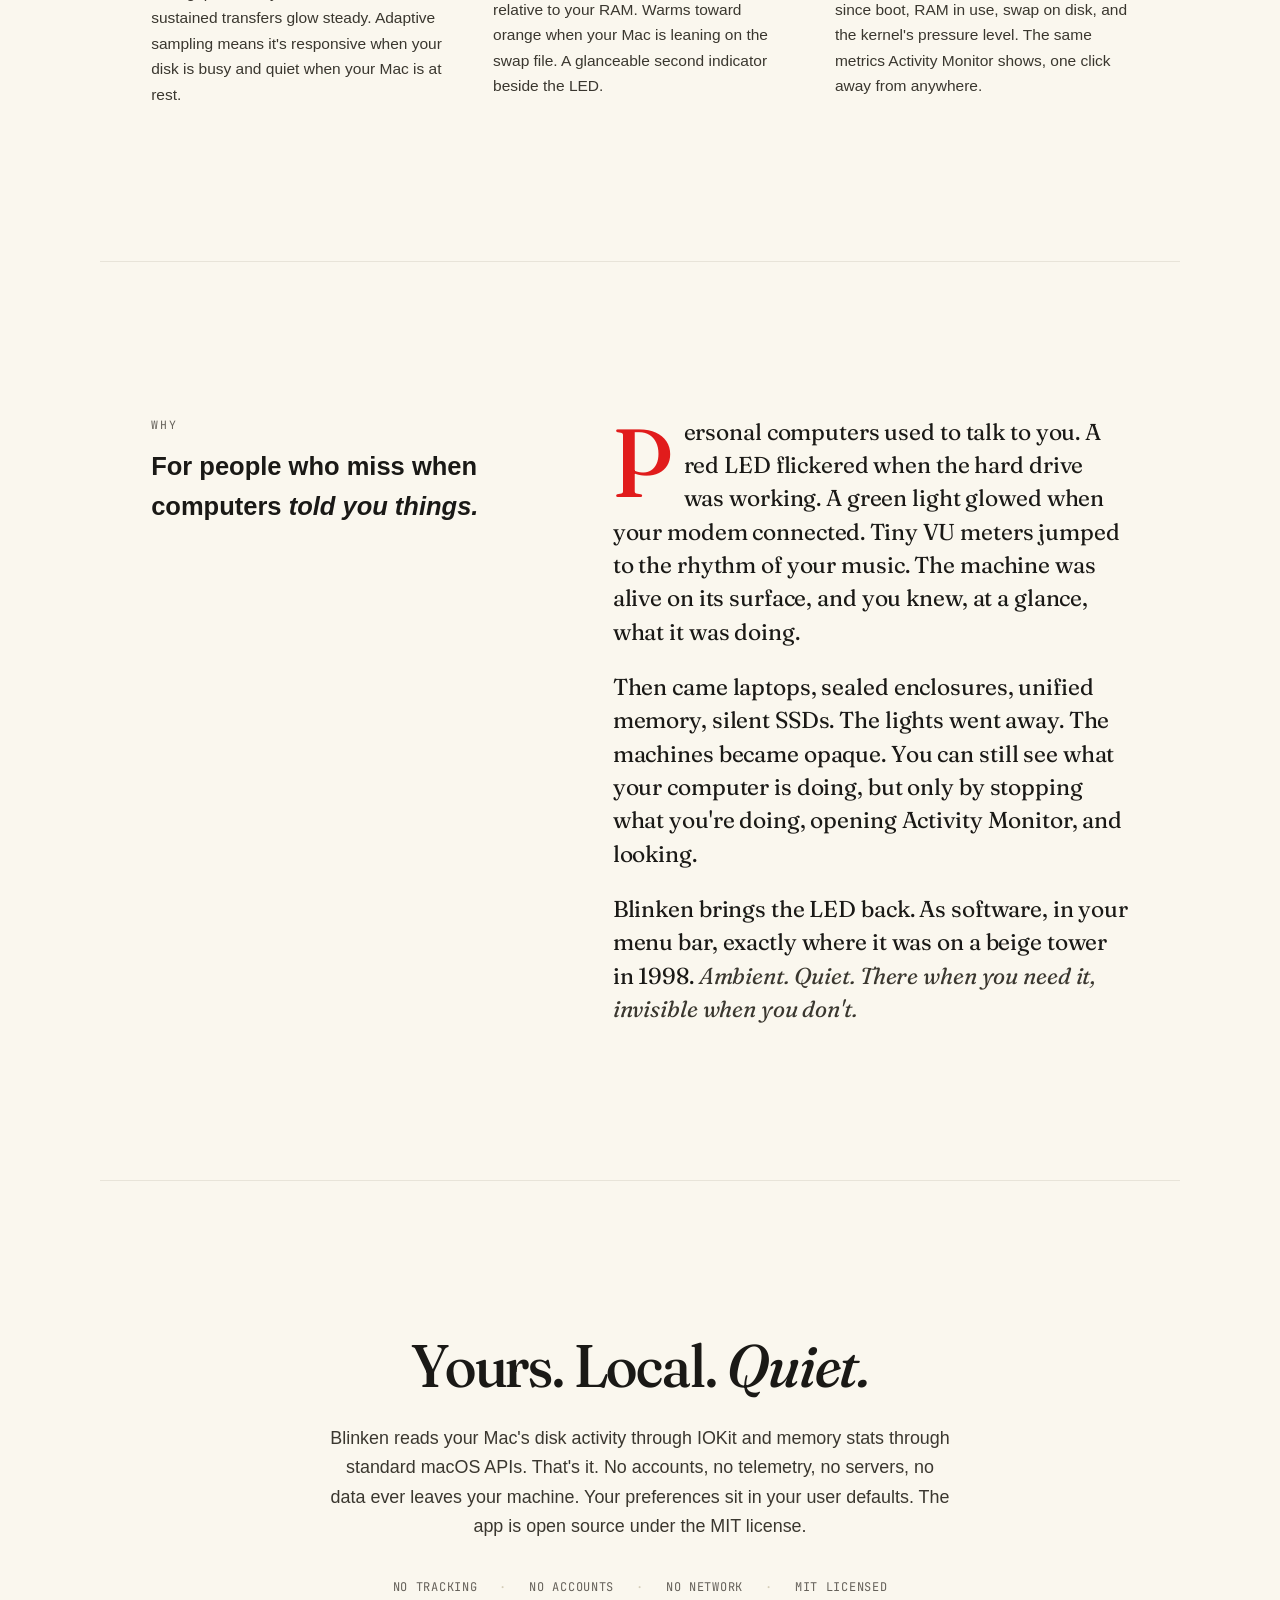
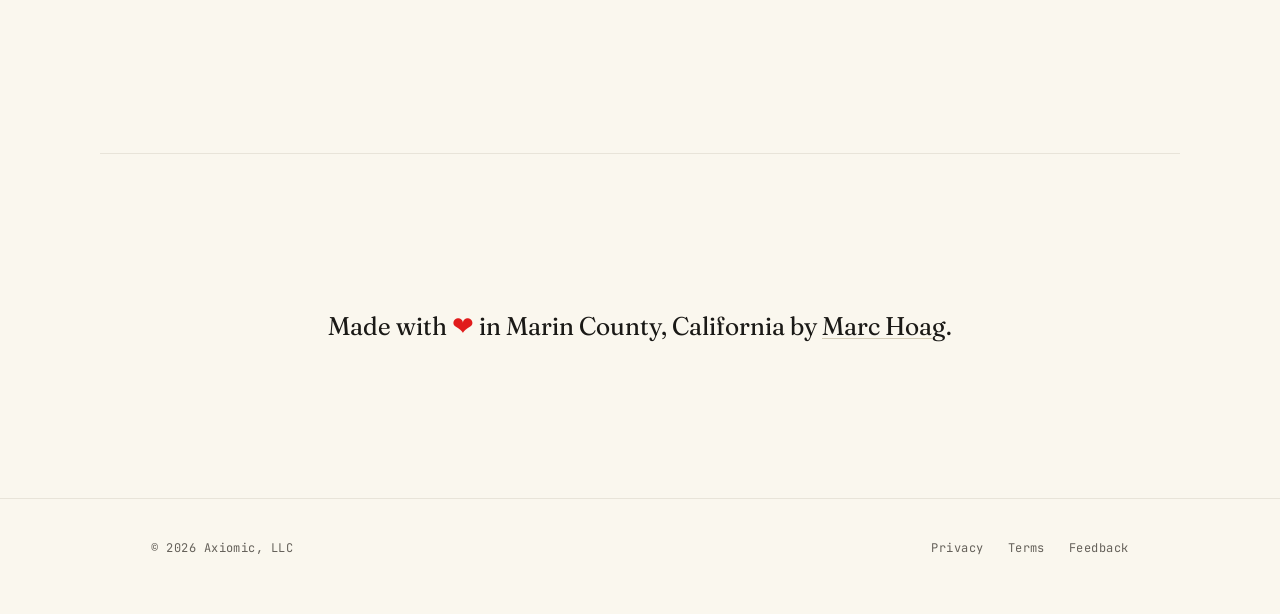
==== commit e19811fe: "chore: web — point download to /download route, update feature copy - nav + hero buttons now href="/" ====
--- a/web/index.html
+++ b/web/index.html
@@ -29,7 +29,7 @@
             <span class="led-mini" aria-hidden="true"></span>
             <span>Blinken</span>
         </a>
-        <a href="#download" class="nav-cta">Download</a>
+        <a href="/download" class="nav-cta">Download</a>
     </nav>
 
     <main>
@@ -49,7 +49,7 @@
             </p>
 
             <div class="cta-row">
-                <a href="#download" id="download" class="btn-primary">
+                <a href="/download" class="btn-primary">
                     Download for macOS
                     <span class="arrow" aria-hidden="true"></span>
                 </a>
@@ -71,9 +71,9 @@
                     </div>
                     <h3>Live disk activity</h3>
                     <p>
-                        Sampled at 120 Hz under the hood; rendered at your display's refresh rate.
                         The LED brightens with real disk throughput. Bursty I/O reads as flicker;
-                        sustained transfers glow steady.
+                        sustained transfers glow steady. Adaptive sampling means it's responsive
+                        when your disk is busy and quiet when your Mac is at rest.
                     </p>
                 </article>
 
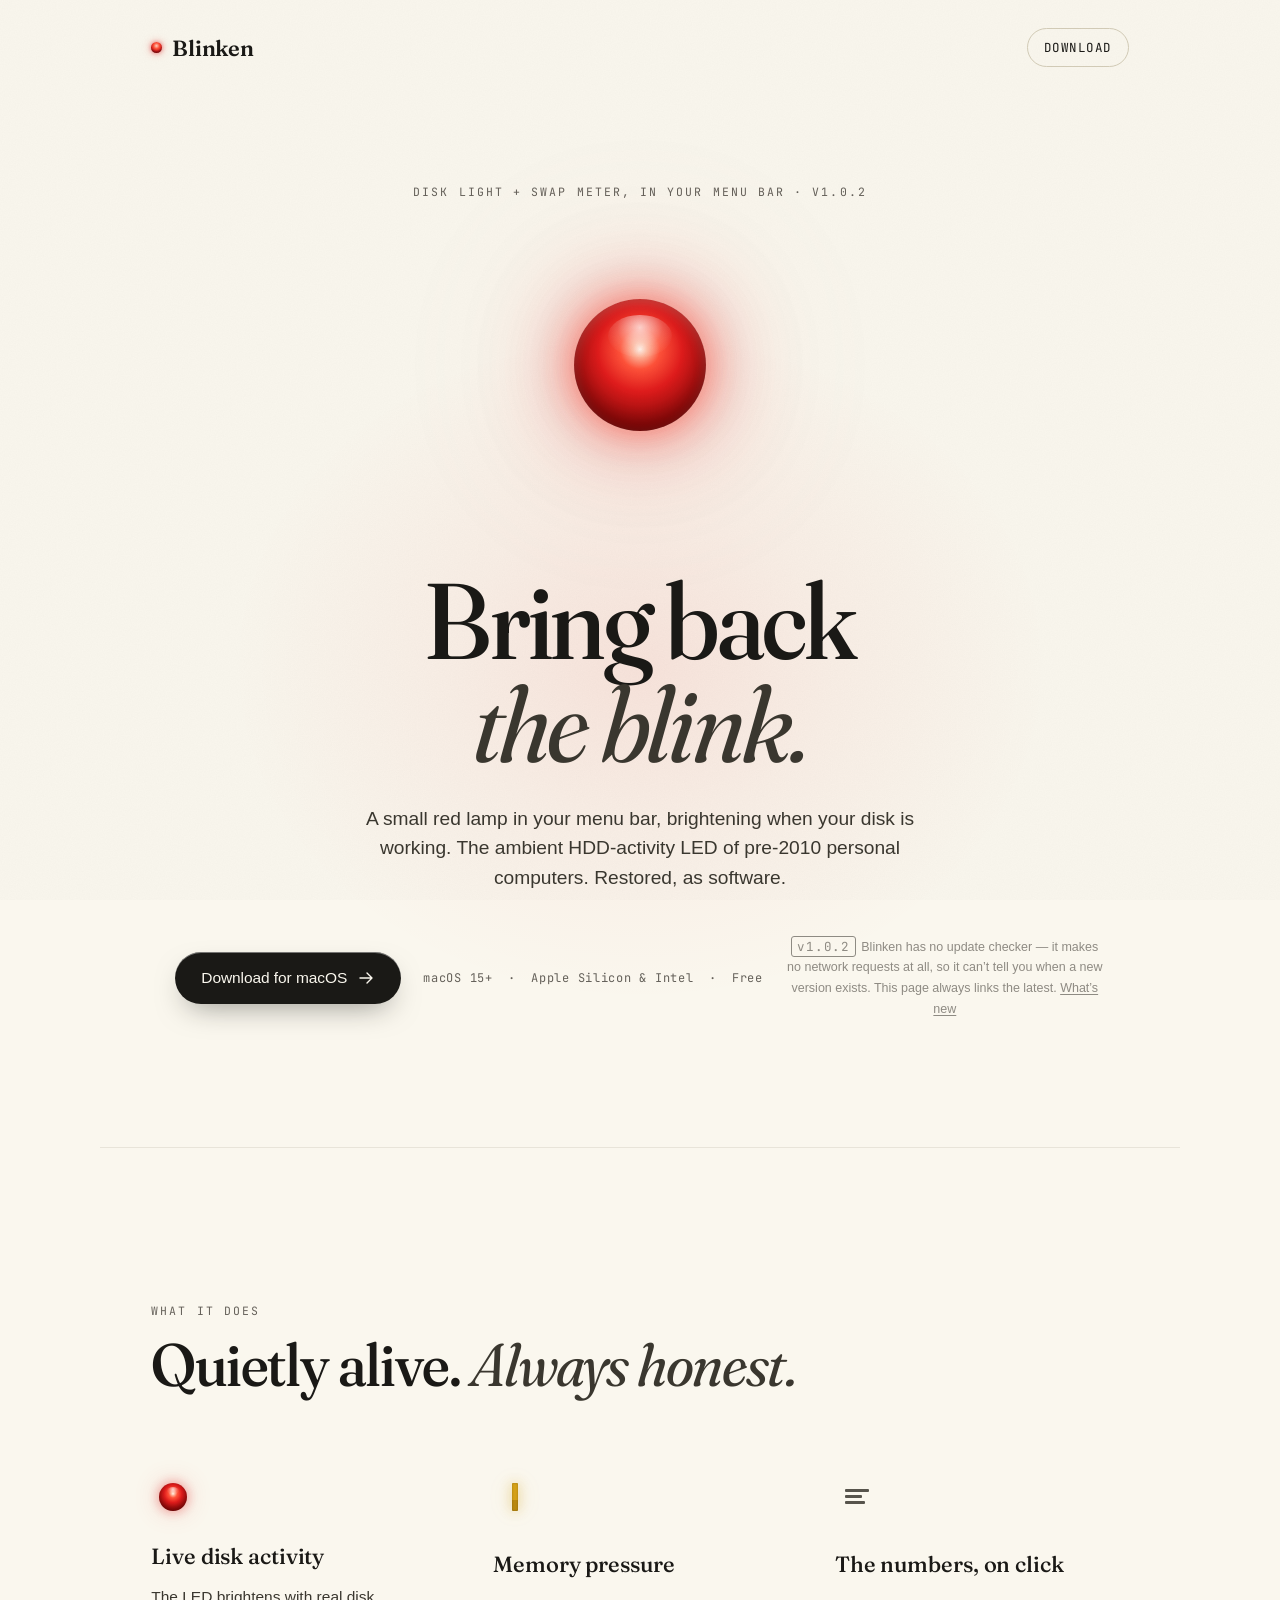
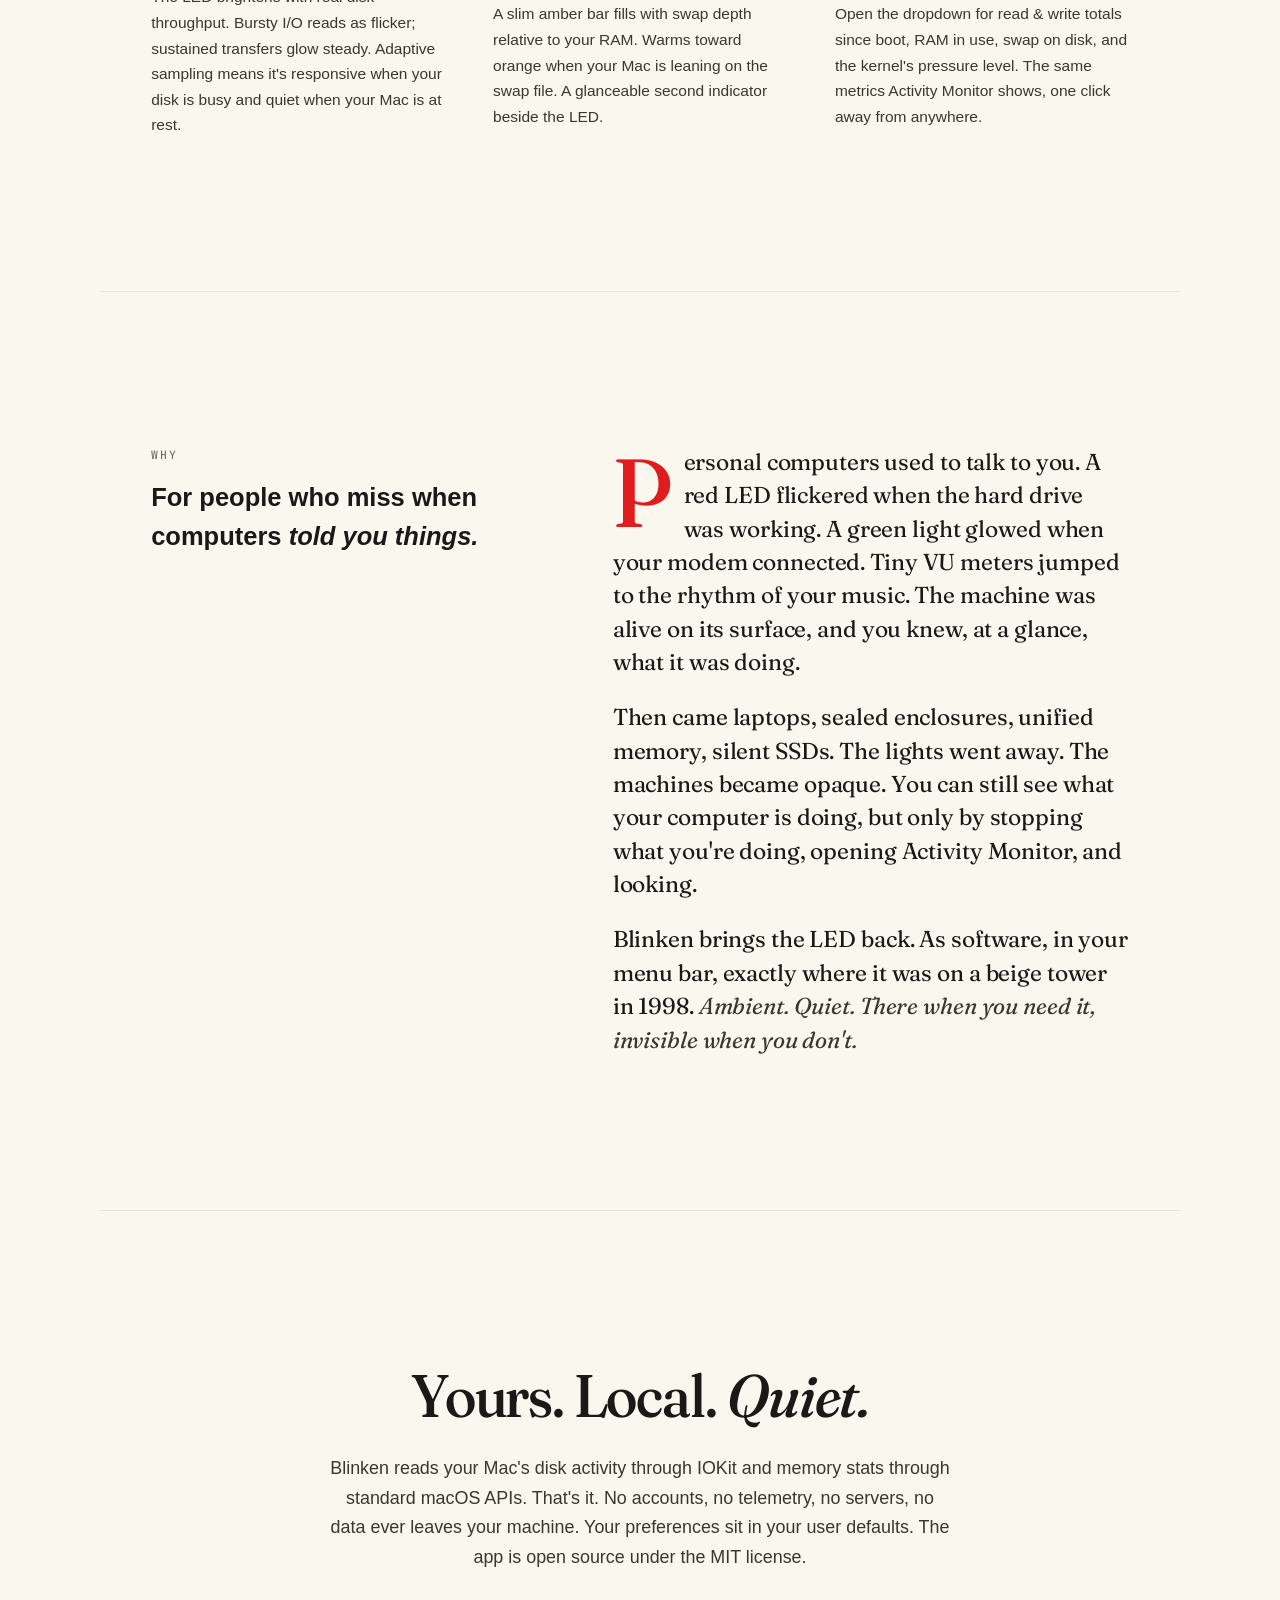
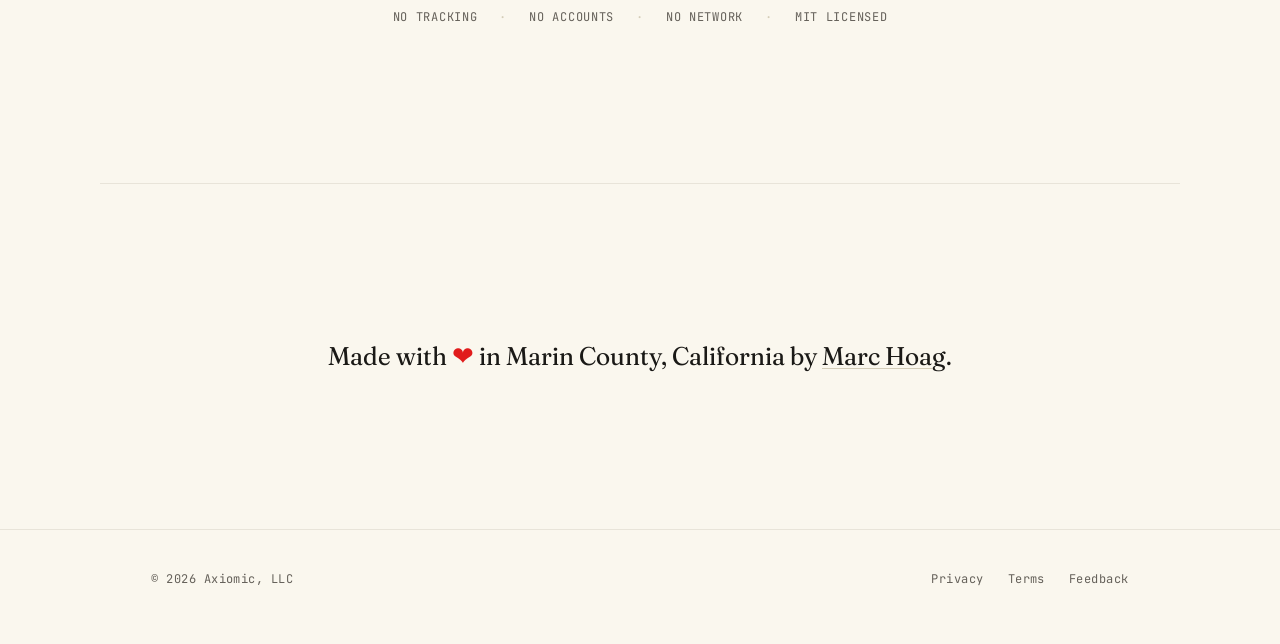
==== commit 187eae7c: "feat: resettable disk odometer, drop since-boot parenthetical Read/Write each showed two numbers: by" ====
--- a/web/index.html
+++ b/web/index.html
@@ -35,7 +35,7 @@
     <main>
 
         <section class="hero">
-            <p class="kicker">Disk light + swap meter, in your menu bar · v1.0</p>
+            <p class="kicker">Disk light + swap meter, in your menu bar · v1.0.2</p>
 
             <div class="led-stage" aria-hidden="true">
                 <div class="led"></div>
@@ -53,7 +53,13 @@
                     Download for macOS
                     <span class="arrow" aria-hidden="true"></span>
                 </a>
-                <span class="cta-meta">macOS 15+ &nbsp;·&nbsp; Apple Silicon &amp; Intel &nbsp;·&nbsp; Free</span>
+                <span class="cta-meta"><span>macOS 15+</span> &nbsp;·&nbsp; <span>Apple Silicon &amp; Intel</span> &nbsp;·&nbsp; <span>Free</span></span>
+                <p class="version-note">
+                    <span class="version-tag">v1.0.2</span>
+                    Blinken has no update checker — it makes no network requests at all, so it
+                    can’t tell you when a new version exists. This page always links the latest.
+                    <a href="https://github.com/marchoag/blinken/blob/main/CHANGELOG.md">What’s new</a>
+                </p>
             </div>
         </section>
 
--- a/web/styles.css
+++ b/web/styles.css
@@ -31,7 +31,7 @@
 
 * { box-sizing: border-box; margin: 0; padding: 0; }
 
-html { scroll-behavior: smooth; }
+html { scroll-behavior: smooth; overflow-x: hidden; }
 
 body {
     font-family: var(--body);
@@ -141,9 +141,10 @@
     position: absolute;
     top: 20%;
     left: 50%;
-    width: 1100px;
+    width: min(1100px, 150vw);
     height: 900px;
     transform: translateX(-50%);
+    max-width: 100vw;
     background: radial-gradient(
         ellipse 50% 50% at 50% 40%,
         rgba(225, 28, 28, 0.09) 0%,
@@ -308,8 +309,42 @@
     font-size: 12px;
     letter-spacing: 0.06em;
     color: var(--subdued);
+    text-align: center;
+}
+/* keep each unit intact; allow wrapping only at the separators */
+.cta-meta > span { white-space: nowrap; }
+
+/* Version + why-there's-no-update-checker. Deliberately quiet: it's an answer for
+   the person who goes looking, not a pitch. Sits below the CTA meta line so it
+   never competes with the download button. */
+.version-note {
+    /* .cta-row is a wrapping flex container; claim a full line so this never rides
+       up beside .cta-meta. The row's 22px gap supplies the spacing above. */
+    flex-basis: 100%;
+    max-width: 46ch;
+    margin: 0 auto;
+    font-size: 12.5px;
+    line-height: 1.65;
+    text-align: center;
+    color: var(--subdued);
+    opacity: 0.72;
+}
+.version-note .version-tag {
+    font-family: var(--mono);
+    letter-spacing: 0.06em;
+    /* faint chip so the number is scannable without a heading */
+    border: 1px solid currentColor;
+    border-radius: 3px;
+    padding: 0.1em 0.4em;
+    margin-right: 0.15em;
     white-space: nowrap;
 }
+.version-note a {
+    color: inherit;
+    text-decoration: underline;
+    text-underline-offset: 2px;
+}
+.version-note a:hover { opacity: 0.75; }
 
 /* hero entry animation */
 .hero .kicker  { opacity: 0; animation: rise .9s ease .15s forwards; }
